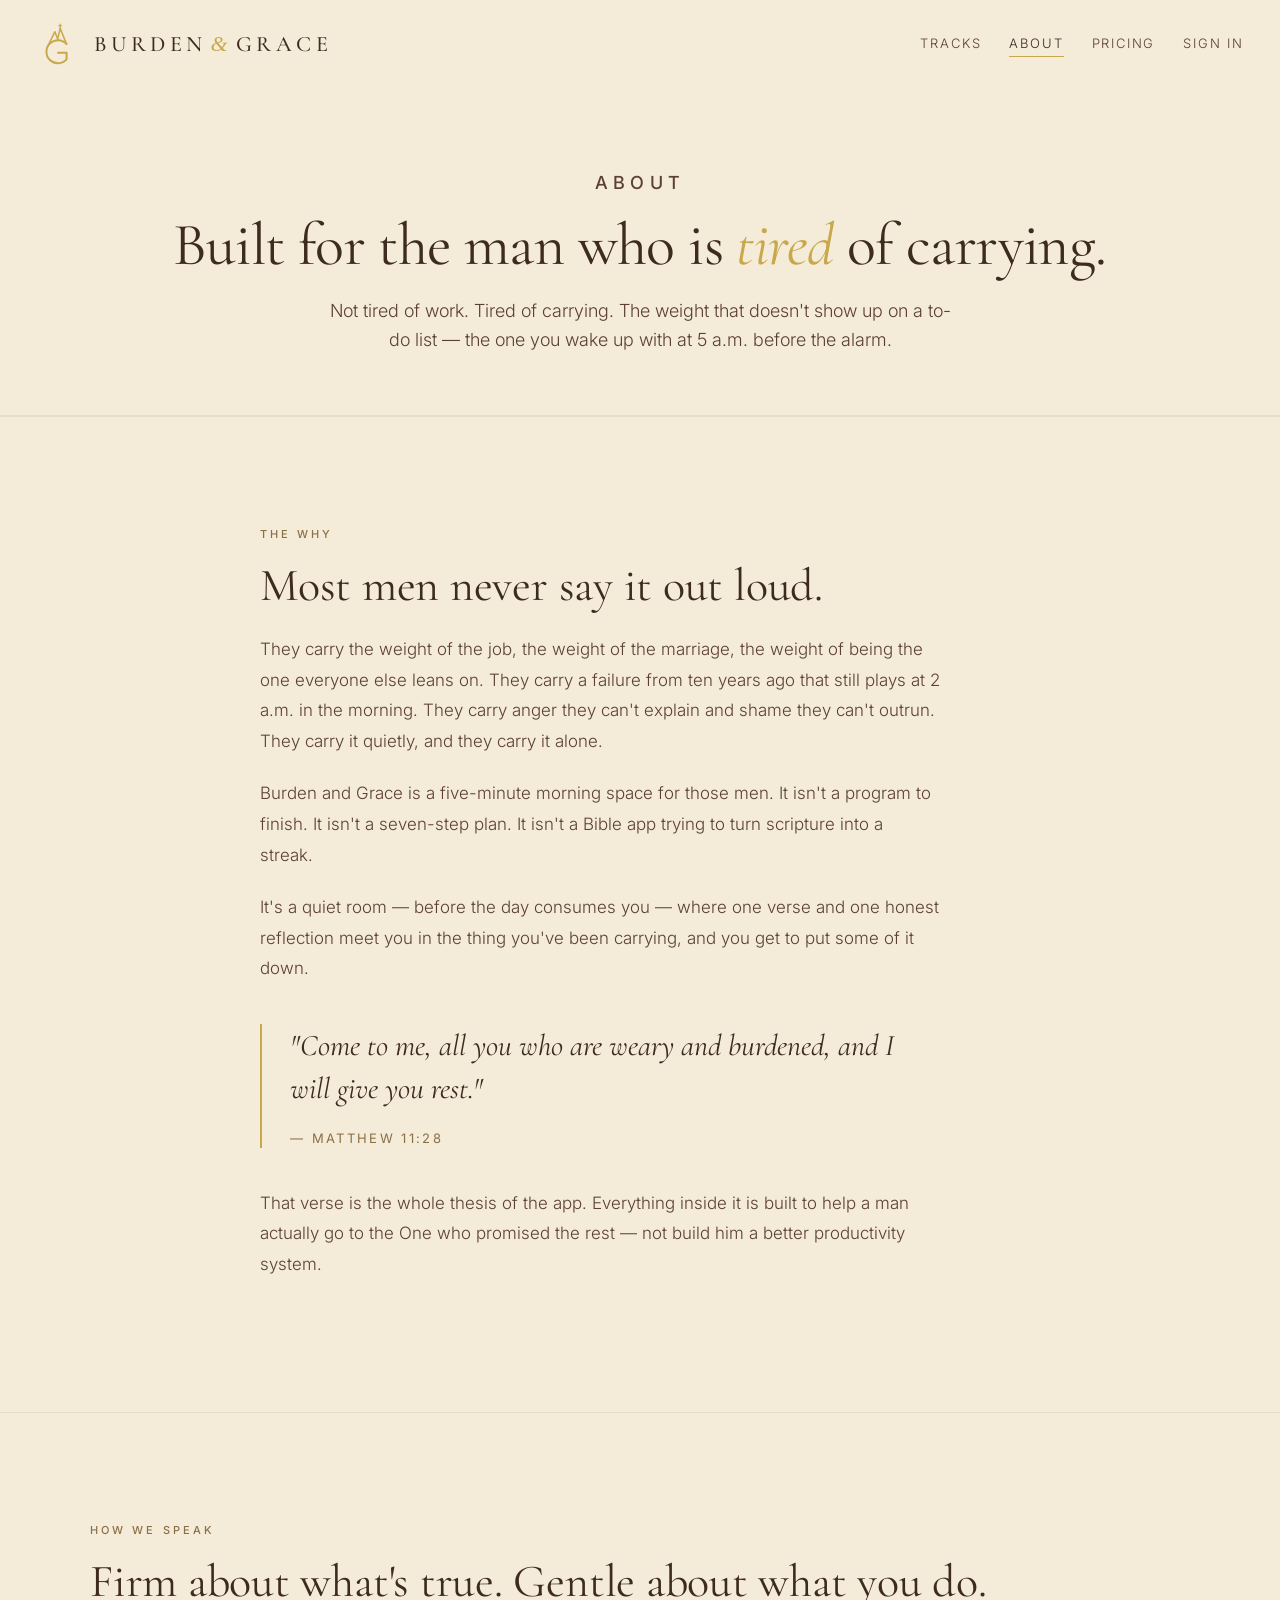
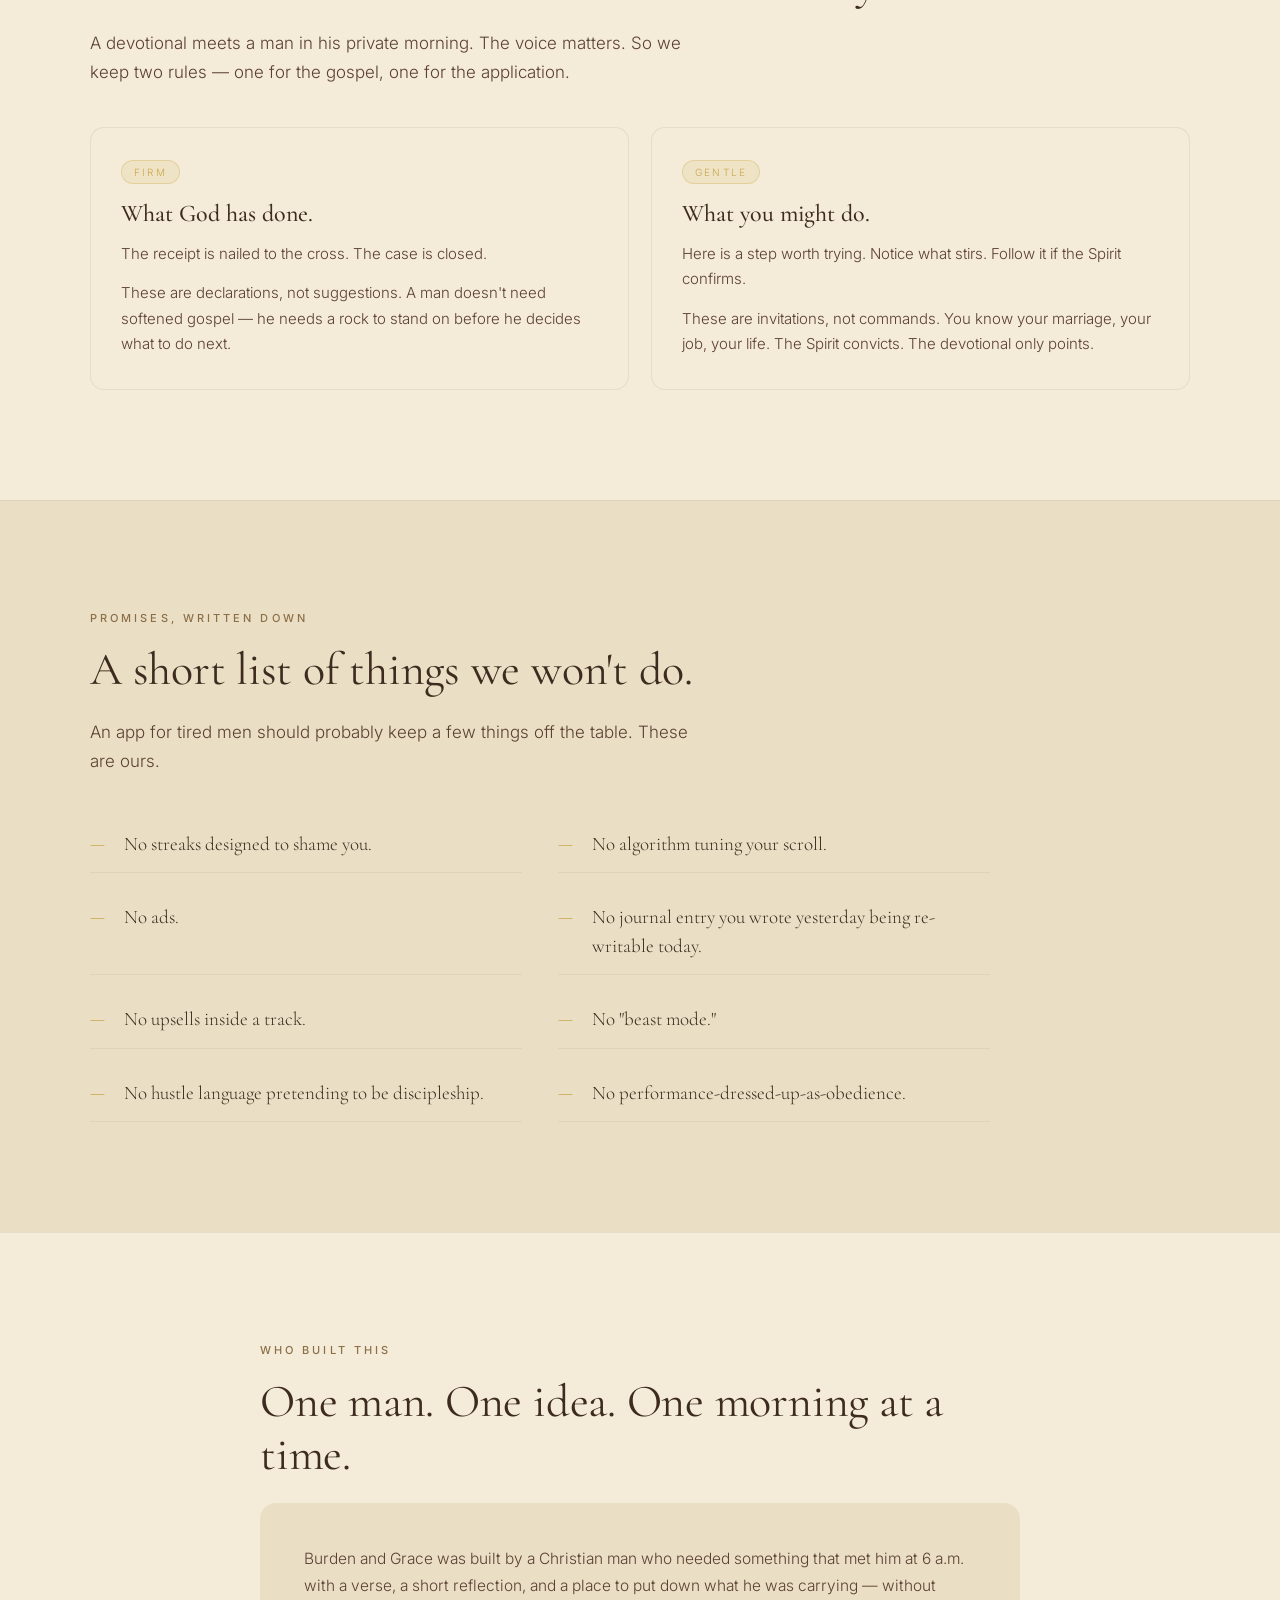
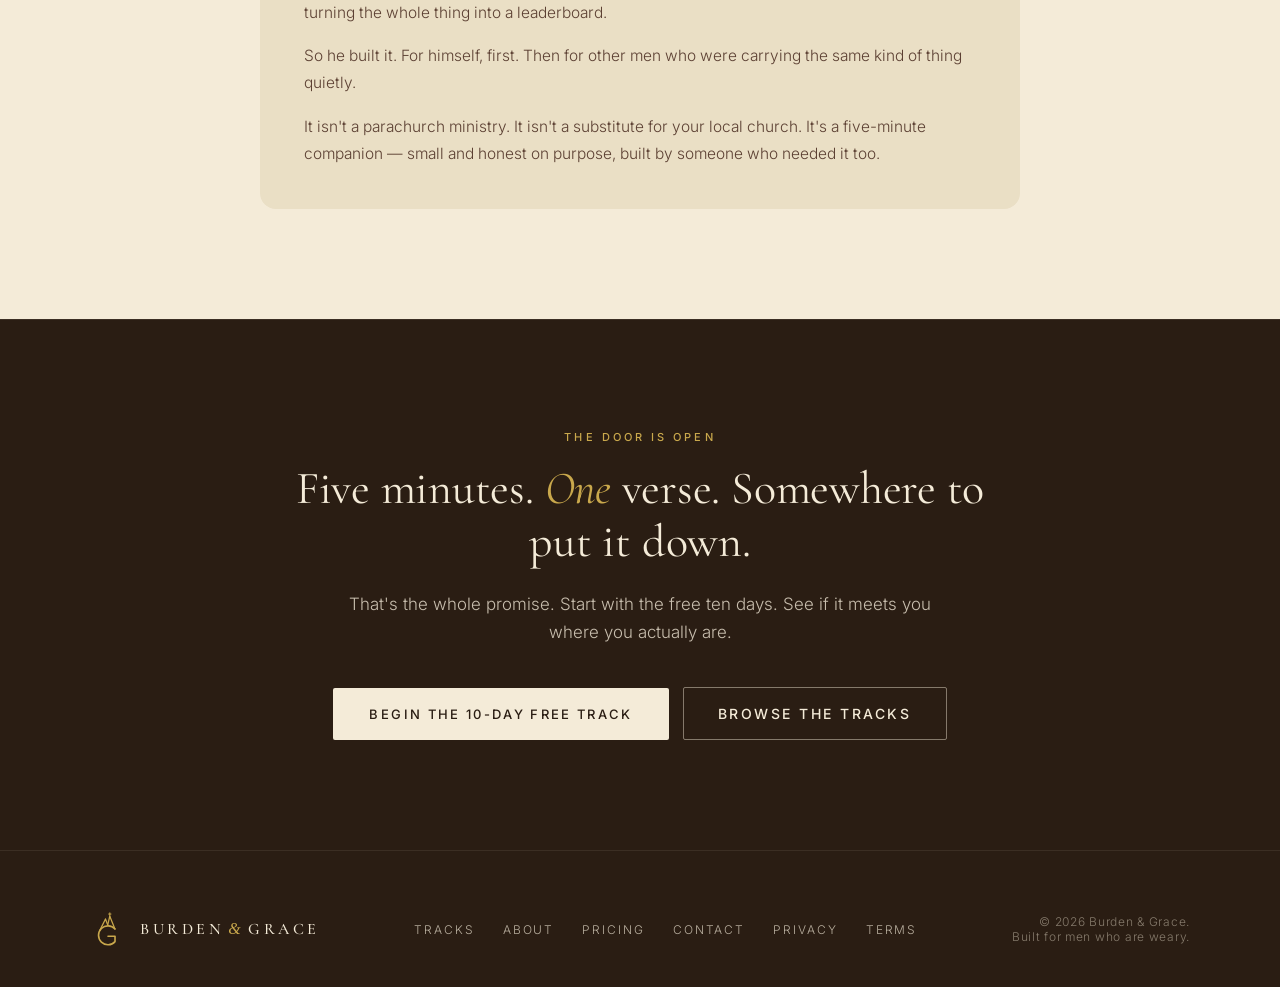
==== about.html @ f44ad0bf "Restore truncated HTML content and apply v=4 cache buster" ====
<!DOCTYPE html>
<html lang="en">
<head>
<meta charset="UTF-8" />
<meta name="viewport" content="width=device-width, initial-scale=1.0" />
<title>About Burden &amp; Grace — A Christian Devotional App Built on Matthew 11:28</title>
<meta name="description" content="Burden &amp; Grace is a five-minute morning devotional for Christian men, built on Matthew 11:28. A quiet room, a Bible, and a place to put down what's been weighing on you.">
<meta name="keywords" content="about Burden and Grace, Christian devotional app for men, Matthew 11:28 app, men's devotional why">
<meta name="robots" content="index, follow, max-snippet:-1, max-image-preview:large">
<link rel="canonical" href="https://burdenandgrace.com/about.html">
<!-- Open Graph -->
<meta property="og:type" content="website">
<meta property="og:site_name" content="Burden &amp; Grace">
<meta property="og:title" content="About Burden &amp; Grace — A Christian Devotional Built on Matthew 11:28">
<meta property="og:description" content="Five minutes a morning. One verse. A journal that won't shame you. Built for Christian men who are tired of carrying.">
<meta property="og:url" content="https://burdenandgrace.com/about.html">
<meta property="og:image" content="https://burdenandgrace.com/og-image.png">
<meta property="og:image:width" content="1200">
<meta property="og:image:height" content="630">
<meta property="og:locale" content="en_US">
<!-- Twitter -->
<meta name="twitter:card" content="summary_large_image">
<meta name="twitter:title" content="About Burden &amp; Grace — A Christian Devotional Built on Matthew 11:28">
<meta name="twitter:description" content="Why Burden &amp; Grace exists, who it's for, and how it's different from the usual Christian app.">
<meta name="twitter:image" content="https://burdenandgrace.com/og-image.png">
<meta name="theme-color" content="#F4EAD5">
<link rel="icon" type="image/svg+xml" href="favicon.svg">
<link rel="preconnect" href="https://fonts.googleapis.com">
<link rel="preconnect" href="https://fonts.gstatic.com" crossorigin>
<link href="https://fonts.googleapis.com/css2?family=Cormorant+Garamond:ital,wght@0,400;0,500;0,600;1,400&family=Inter:wght@300;400;500;600&display=swap" rel="stylesheet">
<link rel="stylesheet" href="site.css?v=4">
<script src="waitlist.js" defer></script>
<style>
  /* ===== About-page narrative ===== */
  .prose h2 {
    max-width: 720px;
  }
  .prose p:not(.eyebrow) {
    font-size: 17px;
    line-height: 1.8;
    color: var(--coffee-soft);
    margin: 0 0 22px;
    max-width: 680px;
  }
  .pull {
    font-family: "Cormorant Garamond", Georgia, serif;
    font-style: italic;
    font-weight: 400;
    font-size: clamp(22px, 2.8vw, 30px);
    line-height: 1.45;
    color: var(--coffee);
    border-left: 2px solid var(--gold);
    padding-left: 28px;
    margin: 40px 0;
    max-width: 680px;
  }
  /* ===== Voice principle cards ===== */
  .voice-grid {
    display: grid;
    grid-template-columns: 1fr 1fr;
    gap: 22px;
    margin-top: 10px;
  }
  .voice-card {
    background: var(--cream);
    border: 1px solid rgba(62,43,31,0.08);
    border-radius: 14px;
    padding: 32px 30px;
  }
  .voice-card .tag {
    display: inline-block;
    font-family: "Inter", sans-serif;
    font-size: 10px;
    letter-spacing: 0.22em;
    text-transform: uppercase;
    color: var(--gold);
    background: rgba(201,168,76,0.12);
    border: 1px solid rgba(201,168,76,0.35);
    border-radius: 999px;
    padding: 5px 12px;
    margin-bottom: 16px;
  }
  .voice-card h3 {
    font-family: "Cormorant Garamond", Georgia, serif;
    font-weight: 500;
    font-size: 24px;
    color: var(--coffee);
    margin: 0 0 12px;
    line-height: 1.2;
  }
  .voice-card p {
    font-size: 15px;
    line-height: 1.7;
    color: var(--coffee-soft);
    margin: 0 0 14px;
  }
  .voice-card p:last-child { margin-bottom: 0; }
  .voice-card em {
    font-style: italic;
    color: var(--coffee);
  }
  /* ===== Promises list ===== */
  .promises {
    display: grid;
    grid-template-columns: 1fr 1fr;
    gap: 16px 36px;
    margin-top: 10px;
    max-width: 900px;
  }
  .promise {
    font-family: "Cormorant Garamond", Georgia, serif;
    font-size: 19px;
    line-height: 1.5;
    color: var(--coffee);
    display: flex;
    gap: 14px;
    padding: 14px 0;
    border-bottom: 1px solid rgba(62,43,31,0.06);
  }
  .promise .mark {
    color: var(--gold);
    font-size: 18px;
    font-weight: 500;
    flex-shrink: 0;
    width: 20px;
  }
  /* ===== Built-by card ===== */
  .builder {
    background: var(--cream-deep);
    border-radius: 16px;
    padding: 42px 44px;
    max-width: 780px;
  }
  .builder h3 {
    font-family: "Cormorant Garamond", Georgia, serif;
    font-weight: 500;
    font-size: 26px;
    color: var(--coffee);
    margin: 0 0 14px;
  }
  .builder p {
    font-size: 15.5px;
    line-height: 1.75;
    color: var(--coffee-soft);
    margin: 0 0 16px;
  }
  .builder p:last-child { margin-bottom: 0; }
  @media (max-width: 900px) {
    .voice-grid { grid-template-columns: 1fr; gap: 16px; }
    .promises { grid-template-columns: 1fr; gap: 0; }
    .builder { padding: 32px 28px; }
  }
</style>
<!-- ============ JSON-LD STRUCTURED DATA ============ -->
<!-- AboutPage describes the "why" of the product. This helps AI answer
     engines when someone asks "what is Burden and Grace / who made it /
     why was it made" — they pull the description straight from here. -->
<script type="application/ld+json">
{
  "@context": "https://schema.org",
  "@type": "AboutPage",
  "@id": "https://burdenandgrace.com/about.html#page",
  "url": "https://burdenandgrace.com/about.html",
  "name": "About Burden & Grace",
  "description": "Burden & Grace is a Christian devotional app for men, built around Matthew 11:28: 'Come to me, all you who are weary and burdened, and I will give you rest.' It pairs a short daily devotional with a clean Bible reader and an append-only journal — a five-minute morning companion for men who are tired of carrying.",
  "inLanguage": "en-US",
  "isPartOf": { "@id": "https://burdenandgrace.com/#website" },
  "mainEntity": { "@id": "https://burdenandgrace.com/#organization" },
  "mentions": [
    {
      "@type": "Quotation",
      "text": "Come to me, all you who are weary and burdened, and I will give you rest.",
      "spokenByCharacter": "Jesus of Nazareth",
      "citation": "Matthew 11:28"
    }
  ]
}
</script>
</head>
<body>
<nav class="site-nav">
  <a class="brand" href="index.html">
    <svg class="brand-mark" viewBox="0 0 400 400" aria-hidden="true">
      <g stroke="#C9A84C" fill="none" stroke-linejoin="round" stroke-linecap="round">
        <path d="M 108 218 L 172 88 L 197 155" stroke-width="14"/>
        <path d="M 197 155 L 220 58 L 277 200" stroke-width="14"/>
        <line x1="220" y1="20" x2="220" y2="62" stroke-width="11"/>
        <line x1="207" y1="34" x2="233" y2="34" stroke-width="11"/>
      </g>
      <g transform="translate(60 130)">
        <path d="M 218 70 A 105 105 0 1 0 218 210 L 218 150 L 140 150" stroke="#C9A84C" stroke-width="18" fill="none" stroke-linecap="round" stroke-linejoin="round"/>
      </g>
    </svg>
    <span class="brand-word">BURDEN<span class="amp">&amp;</span>GRACE</span>
  </a>
  <button class="nav-toggle" aria-label="Open menu" aria-expanded="false" aria-controls="nav-links">
    <svg class="icon-open" viewBox="0 0 24 24" fill="none" stroke="currentColor" stroke-width="2" stroke-linecap="round" aria-hidden="true">
      <line x1="4" y1="7" x2="20" y2="7"/><line x1="4" y1="12" x2="20" y2="12"/><line x1="4" y1="17" x2="20" y2="17"/>
    </svg>
    <svg class="icon-close" viewBox="0 0 24 24" fill="none" stroke="currentColor" stroke-width="2" stroke-linecap="round" aria-hidden="true">
      <line x1="6" y1="6" x2="18" y2="18"/><line x1="18" y1="6" x2="6" y2="18"/>
    </svg>
  </button>
  <div class="nav-links" id="nav-links">
    <a href="tracks.html">Tracks</a>
    <a href="about.html" aria-current="page">About</a>
    <a href="pricing.html">Pricing</a>
    <a href="#" data-waitlist="sign_in">Sign in</a>
  </div>
</nav>
<!-- ============ PAGE HERO ============ -->
<header class="page-hero">
  <p class="eyebrow">About</p>
  <h1>Built for the man who is <em>tired</em> of carrying.</h1>
  <p>Not tired of work. Tired of carrying. The weight that doesn't show up on a to-do list — the one you wake up with at 5 a.m. before the alarm.</p>
</header>
<!-- ============ THE WHY ============ -->
<section class="block prose">
  <div class="container narrow">
    <p class="eyebrow">The why</p>
    <h2>Most men never say it out loud.</h2>
    <p>They carry the weight of the job, the weight of the marriage, the weight of being the one everyone else leans on. They carry a failure from ten years ago that still plays at 2 a.m. in the morning. They carry anger they can't explain and shame they can't outrun. They carry it quietly, and they carry it alone.</p>
    <p>Burden and Grace is a five-minute morning space for those men. It isn't a program to finish. It isn't a seven-step plan. It isn't a Bible app trying to turn scripture into a streak.</p>
    <p>It's a quiet room — before the day consumes you — where one verse and one honest reflection meet you in the thing you've been carrying, and you get to put some of it down.</p>
    <blockquote class="pull">
      "Come to me, all you who are weary and burdened, and I will give you rest."
      <br/><span style="font-size: 13px; font-style: normal; letter-spacing: 0.18em; text-transform: uppercase; color: var(--bronze); display: block; margin-top: 18px; font-family: 'Inter', sans-serif;">&mdash; Matthew 11:28</span>
    </blockquote>
    <p>That verse is the whole thesis of the app. Everything inside it is built to help a man actually go to the One who promised the rest — not build him a better productivity system.</p>
  </div>
</section>
<!-- ============ VOICE PRINCIPLE ============ -->
<section class="block">
  <div class="container">
    <p class="eyebrow">How we speak</p>
    <h2>Firm about what's true. Gentle about what you do.</h2>
    <p class="lead">A devotional meets a man in his private morning. The voice matters. So we keep two rules — one for the gospel, one for the application.</p>
    <div class="voice-grid">
      <div class="voice-card">
        <span class="tag">Firm</span>
        <h3>What God has done.</h3>
        <p>The receipt is nailed to the cross. The case is closed.</p>
        <p>These are declarations, not suggestions. A man doesn't need softened gospel — he needs a rock to stand on before he decides what to do next.</p>
      </div>
      <div class="voice-card">
        <span class="tag">Gentle</span>
        <h3>What you might do.</h3>
        <p>Here is a step worth trying. Notice what stirs. Follow it if the Spirit confirms.</p>
        <p>These are invitations, not commands. You know your marriage, your job, your life. The Spirit convicts. The devotional only points.</p>
      </div>
    </div>
  </div>
</section>
<!-- ============ WHAT WE WON'T DO ============ -->
<section class="block alt">
  <div class="container">
    <p class="eyebrow">Promises, written down</p>
    <h2>A short list of things we won't do.</h2>
    <p class="lead">An app for tired men should probably keep a few things off the table. These are ours.</p>
    <div class="promises">
      <div class="promise"><span class="mark">&mdash;</span>No streaks designed to shame you.</div>
      <div class="promise"><span class="mark">&mdash;</span>No algorithm tuning your scroll.</div>
      <div class="promise"><span class="mark">&mdash;</span>No ads.</div>
      <div class="promise"><span class="mark">&mdash;</span>No journal entry you wrote yesterday being re-writable today.</div>
      <div class="promise"><span class="mark">&mdash;</span>No upsells inside a track.</div>
      <div class="promise"><span class="mark">&mdash;</span>No "beast mode."</div>
      <div class="promise"><span class="mark">&mdash;</span>No hustle language pretending to be discipleship.</div>
      <div class="promise"><span class="mark">&mdash;</span>No performance-dressed-up-as-obedience.</div>
    </div>
  </div>
</section>
<!-- ============ WHO BUILT THIS ============ -->
<section class="block">
  <div class="container narrow">
    <p class="eyebrow">Who built this</p>
    <h2>One man. One idea. One morning at a time.</h2>
    <div class="builder">
      <p>Burden and Grace was built by a Christian man who needed something that met him at 6 a.m. with a verse, a short reflection, and a place to put down what he was carrying — without turning the whole thing into a leaderboard.</p>
      <p>So he built it. For himself, first. Then for other men who were carrying the same kind of thing quietly.</p>
      <p>It isn't a parachurch ministry. It isn't a substitute for your local church. It's a five-minute companion — small and honest on purpose, built by someone who needed it too.</p>
    </div>
  </div>
</section>
<!-- ============ CLOSING ============ -->
<section class="block dark center">
  <div class="container narrow">
    <p class="eyebrow">The door is open</p>
    <h2>Five minutes. <em>One</em> verse. Somewhere to put it down.</h2>
    <p class="lead">That's the whole promise. Start with the free ten days. See if it meets you where you actually are.</p>
    <div class="cta-row" style="justify-content: center;">
      <a class="cta large" href="#" data-waitlist="free_track">Begin the 10-day free track</a>
      <a class="cta secondary" href="tracks.html">Browse the tracks</a>
    </div>
  </div>
</section>
<!-- ============ FOOTER ============ -->
<footer class="site-footer">
  <div class="container">
    <a class="foot-brand" href="index.html">
      <svg class="brand-mark" viewBox="0 0 400 400" aria-hidden="true">
        <g stroke="#C9A84C" fill="none" stroke-linejoin="round" stroke-linecap="round">
          <path d="M 108 218 L 172 88 L 197 155" stroke-width="14"/>
          <path d="M 197 155 L 220 58 L 277 200" stroke-width="14"/>
          <line x1="220" y1="20" x2="220" y2="62" stroke-width="11"/>
          <line x1="207" y1="34" x2="233" y2="34" stroke-width="11"/>
        </g>
        <g transform="translate(60 130)">
          <path d="M 218 70 A 105 105 0 1 0 218 210 L 218 150 L 140 150" stroke="#C9A84C" stroke-width="18" fill="none" stroke-linecap="round" stroke-linejoin="round"/>
        </g>
      </svg>
      <span class="brand-word">BURDEN<span class="amp">&amp;</span>GRACE</span>
    </a>
    <div class="foot-links">
      <a href="tracks.html">Tracks</a>
      <a href="about.html">About</a>
      <a href="pricing.html">Pricing</a>
      <a href="mailto:support@burdenandgrace.com">Contact</a>
      <a href="privacy.html">Privacy</a>
      <a href="terms.html">Terms</a>
    </div>
    <p class="foot-copy">&copy; 2026 Burden &amp; Grace.<br/>Built for men who are weary.</p>
  </div>
</footer>
<script src="site.js" defer></script>
</body>
</html>
---- site.css ----
/* ============================================================
   Burden & Grace — shared site styles
   Used by index.html, tracks.html, pricing.html, about.html
   ============================================================ */

:root {
  --cream: #F4EBD8;
  --cream-deep: #EADFC5;
  --coffee: #3E2B1F;
  --coffee-soft: #5C4033;
  --bronze: #8B6F47;
  --gold: #C9A84C;
  --ink: #2A1D13;
}

* { box-sizing: border-box; }
html, body { margin: 0; padding: 0; }
body {
  background: var(--cream);
  color: var(--ink);
  font-family: "Inter", -apple-system, "Segoe UI", Roboto, Arial, sans-serif;
  font-weight: 300;
  overflow-x: hidden;
  -webkit-font-smoothing: antialiased;
  text-rendering: optimizeLegibility;
}

a { color: inherit; }

/* ===== Top nav (shared) ===== */
nav.site-nav {
  padding: 22px 36px;
  display: flex;
  align-items: center;
  justify-content: space-between;
  background: var(--cream);
  position: relative;
  z-index: 20;
}
nav.site-nav.overlay {
  position: absolute;
  top: 0; left: 0; right: 0;
  background: transparent;
}
.brand {
  display: flex; align-items: center;
  gap: 14px;
  color: var(--coffee);
  text-decoration: none;
}
.brand-mark { width: 44px; height: 44px; display: block; flex-shrink: 0; }
.brand-word {
  font-family: "Cormorant Garamond", Georgia, serif;
  font-size: 22px;
  letter-spacing: 0.2em;
  font-weight: 500;
}
.brand-word .amp {
  font-family: Georgia, "Times New Roman", serif;
  font-style: italic;
  color: var(--gold);
  padding: 0 4px;
  font-weight: 400;
}
.nav-links {
  display: flex;
  gap: 28px;
  font-size: 13px;
  letter-spacing: 0.14em;
  text-transform: uppercase;
  color: var(--coffee-soft);
}
.nav-links a {
  color: inherit;
  text-decoration: none;
  transition: color .25s;
  position: relative;
  padding-bottom: 2px;
  white-space: nowrap;
}
.nav-links a:hover { color: var(--coffee); }
.nav-links a[aria-current="page"] {
  color: var(--coffee);
}
.nav-links a[aria-current="page"]::after {
  content: "";
  position: absolute;
  left: 0; right: 0; bottom: -4px;
  height: 1px;
  background: var(--gold);
}

/* ===== Mobile nav hamburger (hidden by default) ===== */
.nav-toggle {
  display: none;
  width: 42px; height: 42px;
  background: transparent;
  border: 1px solid rgba(62,43,31,0.18);
  border-radius: 8px;
  padding: 0;
  cursor: pointer;
  align-items: center;
  justify-content: center;
  color: var(--coffee);
  transition: background .2s, border-color .2s;
}
.nav-toggle:hover {
  background: rgba(62,43,31,0.04);
  border-color: rgba(62,43,31,0.3);
}
.nav-toggle svg { width: 20px; height: 20px; display: block; }
.nav-toggle .icon-close { display: none; }
.nav-toggle[aria-expanded="true"] .icon-open { display: none; }
.nav-toggle[aria-expanded="true"] .icon-close { display: block; }
nav.site-nav.overlay .nav-toggle {
  border-color: rgba(62,43,31,0.22);
}

/* ===== Shared section plumbing ===== */
section.block {
  padding: 110px 32px;
  border-top: 1px solid rgba(62,43,31,0.08);
}
section.block.alt { background: var(--cream-deep); }
section.block.dark {
  background: var(--ink);
  color: var(--cream);
  border-top-color: rgba(244,235,216,0.08);
}
.container { max-width: 1100px; margin: 0 auto; }
.container.narrow { max-width: 760px; }

.eyebrow {
  font-family: "Inter", sans-serif;
  font-size: 11px;
  letter-spacing: 0.28em;
  text-transform: uppercase;
  color: var(--bronze);
  margin: 0 0 18px;
  font-weight: 500;
}
section.block.dark .eyebrow { color: var(--gold); }

section.block h1,
section.block h2 {
  font-family: "Cormorant Garamond", Georgia, serif;
  font-weight: 400;
  font-size: clamp(30px, 4.2vw, 46px);
  line-height: 1.15;
  color: var(--coffee);
  margin: 0 0 22px;
  letter-spacing: -0.005em;
}
section.block.dark h1,
section.block.dark h2 { color: var(--cream); }
section.block h1 em,
section.block h2 em { color: var(--gold); font-style: italic; }

section.block h3 {
  font-family: "Cormorant Garamond", Georgia, serif;
  font-weight: 500;
  color: var(--coffee);
}
section.block.dark h3 { color: var(--cream); }

section.block p.lead {
  font-size: 17px;
  line-height: 1.7;
  color: var(--coffee-soft);
  max-width: 620px;
  margin: 0 0 40px;
}
section.block.dark p.lead { color: rgba(244,235,216,0.78); }

section.block.center { text-align: center; }
section.block.center .eyebrow,
section.block.center p.lead { margin-left: auto; margin-right: auto; }

/* ===== Page hero (non-animated, used on tracks/pricing/about) ===== */
.page-hero {
  padding: 80px 32px 60px;
  text-align: center;
  background: var(--cream);
  border-bottom: 1px solid rgba(62,43,31,0.08);
}
.page-hero .eyebrow { margin-bottom: 14px; }
.page-hero h1 {
  font-family: "Cormorant Garamond", Georgia, serif;
  font-weight: 400;
  font-size: clamp(36px, 5.2vw, 60px);
  line-height: 1.1;
  color: var(--coffee);
  margin: 0 0 18px;
  letter-spacing: -0.01em;
}
.page-hero h1 em { color: var(--gold); font-style: italic; }
.page-hero p {
  font-size: 18px;
  line-height: 1.65;
  color: var(--coffee-soft);
  max-width: 640px;
  margin: 0 auto;
}

/* ===== Buttons / CTA ===== */
.cta {
  background: var(--coffee);
  color: var(--cream);
  border: none;
  padding: 17px 34px;
  font-family: "Inter", sans-serif;
  font-size: 14px;
  letter-spacing: 0.18em;
  text-transform: uppercase;
  font-weight: 500;
  cursor: pointer;
  border-radius: 2px;
  transition: transform .2s, background .2s;
  text-decoration: none;
  display: inline-block;
}
.cta:hover { background: var(--ink); transform: translateY(-1px); }
.cta.secondary {
  background: transparent;
  color: var(--coffee);
  border: 1px solid var(--coffee);
}
.cta.secondary:hover { background: rgba(62,43,31,0.06); }
.cta.large { padding: 18px 36px; font-size: 13px; }

section.block.dark .cta { background: var(--cream); color: var(--ink); }
section.block.dark .cta:hover { background: var(--gold); color: var(--ink); }
section.block.dark .cta.secondary {
  background: transparent;
  color: var(--cream);
  border-color: rgba(244,235,216,0.45);
}
section.block.dark .cta.secondary:hover {
  background: rgba(244,235,216,0.08);
  color: var(--cream);
  border-color: var(--cream);
}

.cta-row {
  display: flex;
  gap: 14px;
  align-items: center;
  flex-wrap: wrap;
  margin-top: 14px;
}

.fine {
  font-size: 12px;
  color: var(--coffee-soft);
  letter-spacing: 0.08em;
  margin-top: 14px;
}
section.block.dark .fine { color: rgba(244,235,216,0.55); }

/* ===== Footer (shared) ===== */
footer.site-footer {
  background: var(--ink);
  color: rgba(244,235,216,0.7);
  padding: 60px 32px 40px;
  border-top: 1px solid rgba(244,235,216,0.08);
}
footer.site-footer .container {
  display: grid;
  grid-template-columns: auto 1fr auto;
  align-items: center;
  gap: 40px;
}
.foot-brand {
  display: flex;
  align-items: center;
  gap: 14px;
  color: var(--cream);
  text-decoration: none;
}
.foot-brand .brand-mark { width: 36px; height: 36px; }
.foot-brand .brand-word {
  font-family: "Cormorant Garamond", serif;
  font-size: 16px;
  letter-spacing: 0.22em;
  font-weight: 500;
  color: var(--cream);
}
.foot-brand .brand-word .amp {
  font-family: Georgia, "Times New Roman", serif;
  font-style: italic;
  color: var(--gold);
  padding: 0 4px;
  font-weight: 400;
}
.foot-links {
  display: flex;
  gap: 28px;
  font-size: 12px;
  letter-spacing: 0.16em;
  text-transform: uppercase;
  justify-content: center;
  flex-wrap: wrap;
}
.foot-links a {
  color: rgba(244,235,216,0.7);
  text-decoration: none;
  transition: color .2s;
}
.foot-links a:hover { color: var(--gold); }
.foot-copy {
  font-size: 12px;
  color: rgba(244,235,216,0.45);
  margin: 0;
  text-align: right;
  letter-spacing: 0.06em;
}

/* ===== Responsive ===== */
@media (max-width: 900px) {
  footer.site-footer .container {
    grid-template-columns: 1fr;
    gap: 24px;
    text-align: center;
  }
  .foot-brand { justify-content: center; }
  .foot-copy { text-align: center; }
}

/* --- Mobile nav: hamburger visible, links become drop-down panel --- */
@media (max-width: 720px) {
  nav.site-nav {
    padding: 14px 18px;
    flex-wrap: nowrap;
  }
  .brand-mark { width: 38px; height: 38px; }
  .brand-word { font-size: 18px; letter-spacing: 0.18em; }

  .nav-toggle { display: inline-flex; }

  .nav-links {
    display: none;
    position: absolute;
    top: 100%; left: 0; right: 0;
    flex-direction: column;
    gap: 0;
    padding: 6px 18px 16px;
    background: var(--cream);
    border-bottom: 1px solid rgba(62,43,31,0.08);
    box-shadow: 0 10px 22px rgba(62,43,31,0.08);
    z-index: 30;
  }
  nav.site-nav.overlay .nav-links {
    background: var(--cream);
  }
  .nav-links.open { display: flex; }
  .nav-links a {
    padding: 16px 4px;
    font-size: 13px;
    border-bottom: 1px solid rgba(62,43,31,0.08);
    min-height: 44px;
    display: flex;
    align-items: center;
  }
  .nav-links a:last-child { border-bottom: none; }
  .nav-links a[aria-current="page"]::after {
    left: 4px; right: auto;
    bottom: 12px;
    width: 20px;
  }
}

@media (max-width: 600px) {
  section.block { padding: 72px 22px; }
  .page-hero { padding: 56px 22px 38px; }
  .cta { padding: 15px 26px; font-size: 13px; min-height: 44px; display: inline-flex; align-items: center; }
  .cta.large { padding: 16px 28px; }
  footer.site-footer { padding: 50px 22px 32px; }
  .foot-links { gap: 18px; font-size: 11px; letter-spacing: 0.14em; }
}

@media (max-width: 400px) {
  .brand-word { font-size: 16px; letter-spacing: 0.16em; }
  .brand-mark { width: 34px; height: 34px; }
  section.block h1, section.block h2 { font-size: clamp(26px, 7vw, 34px); }
}
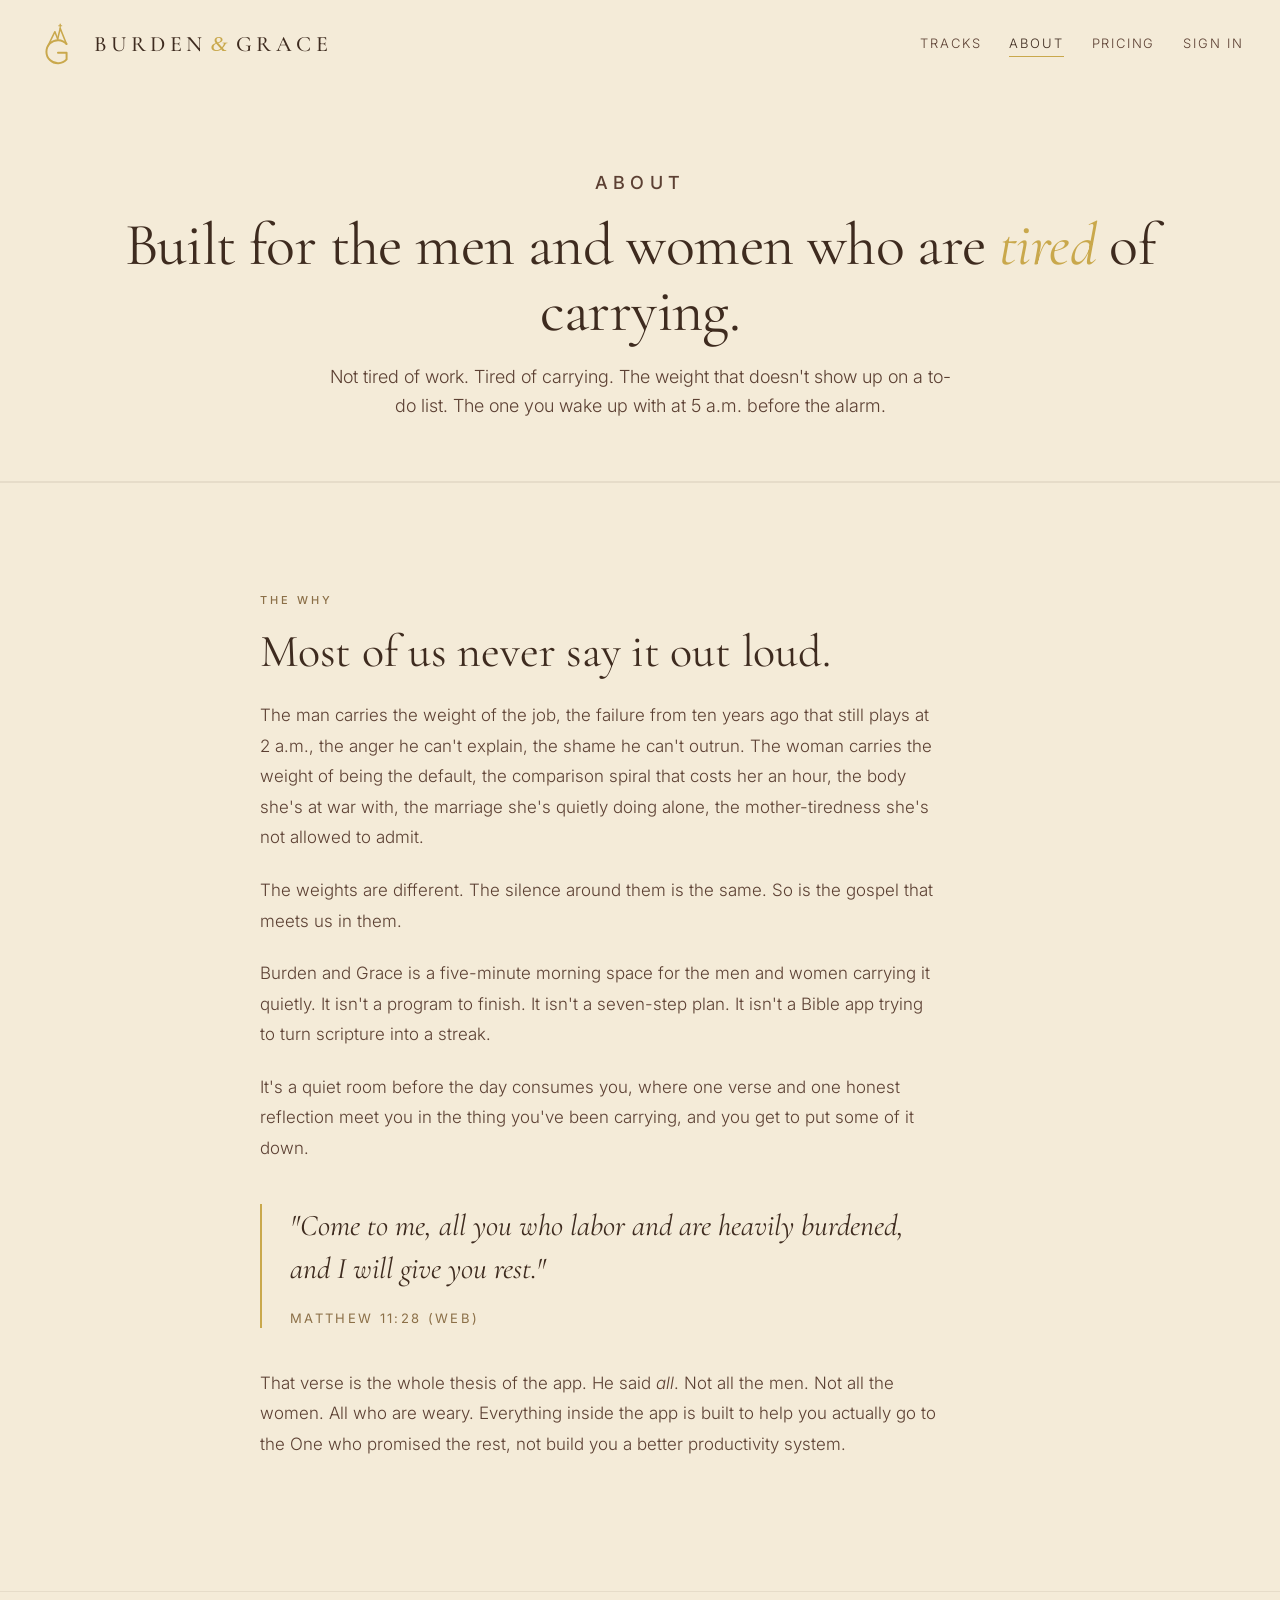
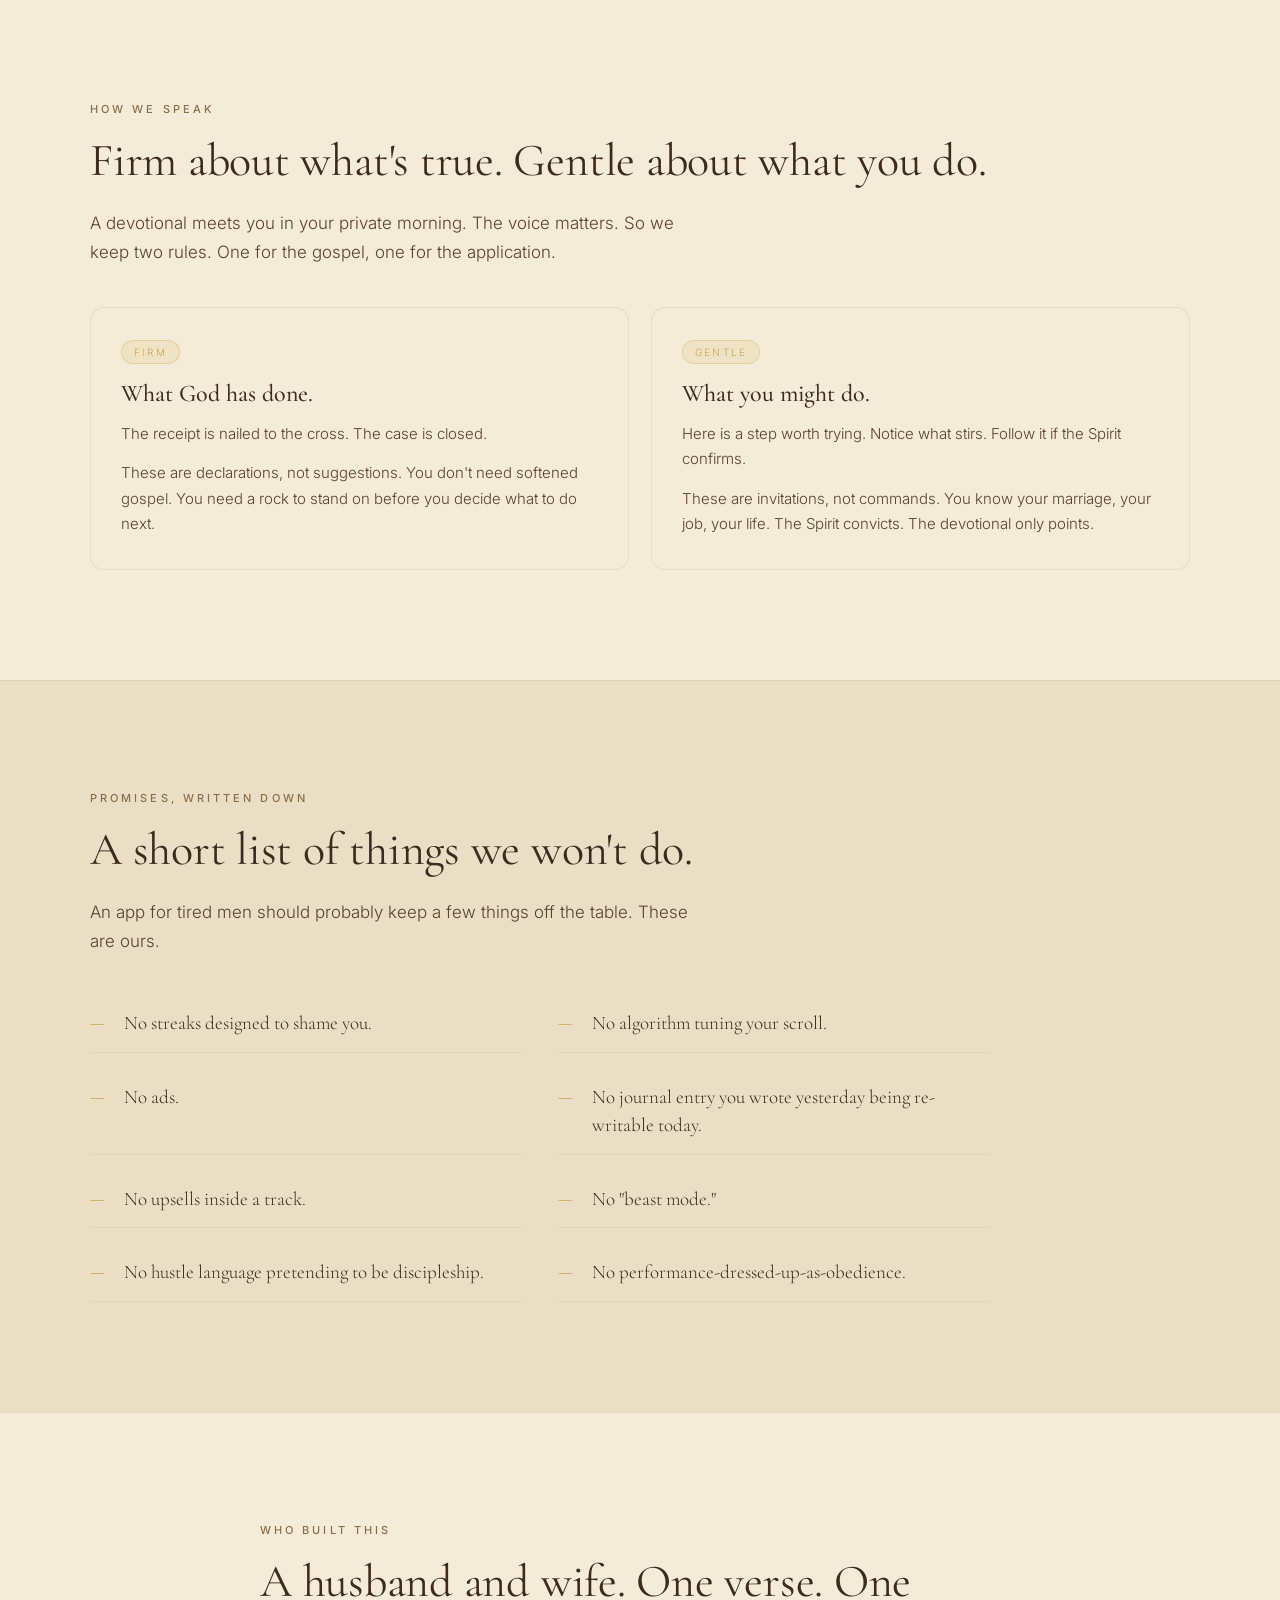
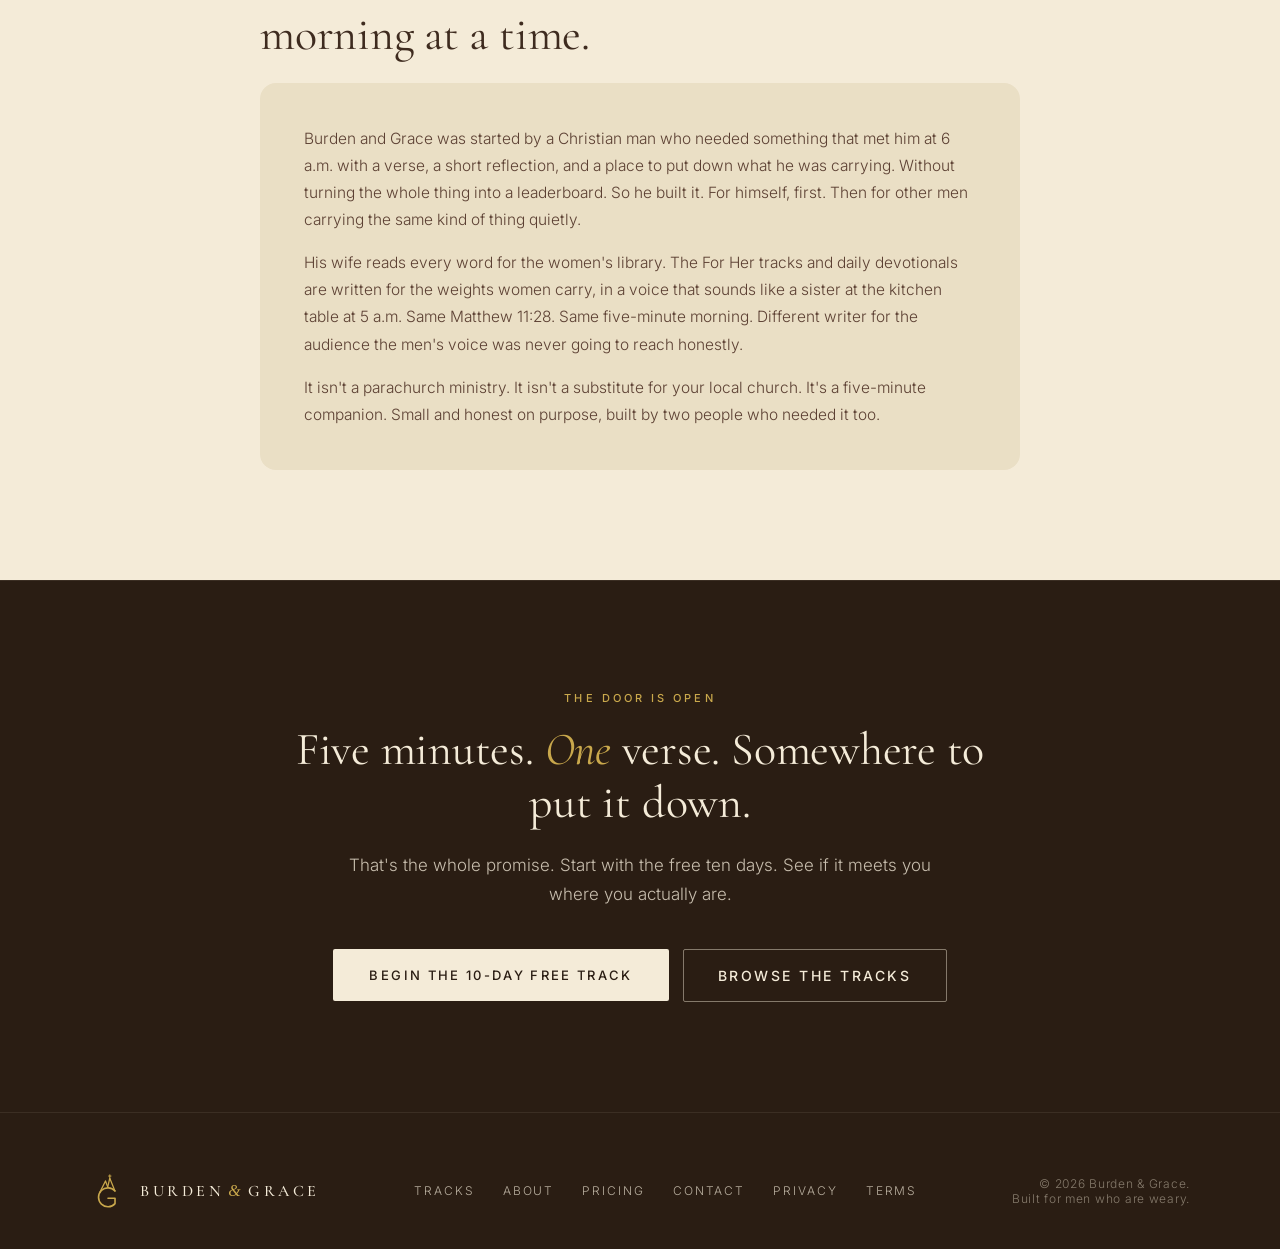
==== commit 117e110b: "Dual-audience marketing site: diptych on home, 3-tier pricing, About reframed, tracks split For Him " ====
--- a/about.html
+++ b/about.html
@@ -4,8 +4,8 @@
 <meta charset="UTF-8" />
 <meta name="viewport" content="width=device-width, initial-scale=1.0" />
 <title>About Burden &amp; Grace — A Christian Devotional App Built on Matthew 11:28</title>
-<meta name="description" content="Burden &amp; Grace is a five-minute morning devotional for Christian men, built on Matthew 11:28. A quiet room, a Bible, and a place to put down what's been weighing on you.">
-<meta name="keywords" content="about Burden and Grace, Christian devotional app for men, Matthew 11:28 app, men's devotional why">
+<meta name="description" content="Burden &amp; Grace is a five-minute morning devotional for Christian men and women, built on Matthew 11:28. A quiet room, a Bible, and a place to put down what's been weighing on you.">
+<meta name="keywords" content="about Burden and Grace, Christian devotional app, devotional for men, devotional for women, Matthew 11:28 app, Christian husband wife builders">
 <meta name="robots" content="index, follow, max-snippet:-1, max-image-preview:large">
 <link rel="canonical" href="https://burdenandgrace.com/about.html">
 <!-- Open Graph -->
@@ -162,7 +162,7 @@
   "@id": "https://burdenandgrace.com/about.html#page",
   "url": "https://burdenandgrace.com/about.html",
   "name": "About Burden & Grace",
-  "description": "Burden & Grace is a Christian devotional app for men, built around Matthew 11:28: 'Come to me, all you who are weary and burdened, and I will give you rest.' It pairs a short daily devotional with a clean Bible reader and an append-only journal — a five-minute morning companion for men who are tired of carrying.",
+  "description": "Burden & Grace is a Christian devotional app for men and women, built around Matthew 11:28: 'Come to me, all you who labor and are heavily burdened, and I will give you rest.' It pairs a short daily devotional with a clean Bible reader and an append-only journal. A five-minute morning companion for the men and women who are tired of carrying.",
   "inLanguage": "en-US",
   "isPartOf": { "@id": "https://burdenandgrace.com/#website" },
   "mainEntity": { "@id": "https://burdenandgrace.com/#organization" },
@@ -211,22 +211,23 @@
 <!-- ============ PAGE HERO ============ -->
 <header class="page-hero">
   <p class="eyebrow">About</p>
-  <h1>Built for the man who is <em>tired</em> of carrying.</h1>
-  <p>Not tired of work. Tired of carrying. The weight that doesn't show up on a to-do list — the one you wake up with at 5 a.m. before the alarm.</p>
+  <h1>Built for the men and women who are <em>tired</em> of carrying.</h1>
+  <p>Not tired of work. Tired of carrying. The weight that doesn't show up on a to-do list. The one you wake up with at 5 a.m. before the alarm.</p>
 </header>
 <!-- ============ THE WHY ============ -->
 <section class="block prose">
   <div class="container narrow">
     <p class="eyebrow">The why</p>
-    <h2>Most men never say it out loud.</h2>
-    <p>They carry the weight of the job, the weight of the marriage, the weight of being the one everyone else leans on. They carry a failure from ten years ago that still plays at 2 a.m. in the morning. They carry anger they can't explain and shame they can't outrun. They carry it quietly, and they carry it alone.</p>
-    <p>Burden and Grace is a five-minute morning space for those men. It isn't a program to finish. It isn't a seven-step plan. It isn't a Bible app trying to turn scripture into a streak.</p>
-    <p>It's a quiet room — before the day consumes you — where one verse and one honest reflection meet you in the thing you've been carrying, and you get to put some of it down.</p>
+    <h2>Most of us never say it out loud.</h2>
+    <p>The man carries the weight of the job, the failure from ten years ago that still plays at 2 a.m., the anger he can't explain, the shame he can't outrun. The woman carries the weight of being the default, the comparison spiral that costs her an hour, the body she's at war with, the marriage she's quietly doing alone, the mother-tiredness she's not allowed to admit.</p>
+    <p>The weights are different. The silence around them is the same. So is the gospel that meets us in them.</p>
+    <p>Burden and Grace is a five-minute morning space for the men and women carrying it quietly. It isn't a program to finish. It isn't a seven-step plan. It isn't a Bible app trying to turn scripture into a streak.</p>
+    <p>It's a quiet room before the day consumes you, where one verse and one honest reflection meet you in the thing you've been carrying, and you get to put some of it down.</p>
     <blockquote class="pull">
-      "Come to me, all you who are weary and burdened, and I will give you rest."
-      <br/><span style="font-size: 13px; font-style: normal; letter-spacing: 0.18em; text-transform: uppercase; color: var(--bronze); display: block; margin-top: 18px; font-family: 'Inter', sans-serif;">&mdash; Matthew 11:28</span>
+      "Come to me, all you who labor and are heavily burdened, and I will give you rest."
+      <br/><span style="font-size: 13px; font-style: normal; letter-spacing: 0.18em; text-transform: uppercase; color: var(--bronze); display: block; margin-top: 18px; font-family: 'Inter', sans-serif;">Matthew 11:28 (WEB)</span>
     </blockquote>
-    <p>That verse is the whole thesis of the app. Everything inside it is built to help a man actually go to the One who promised the rest — not build him a better productivity system.</p>
+    <p>That verse is the whole thesis of the app. He said <em>all</em>. Not all the men. Not all the women. All who are weary. Everything inside the app is built to help you actually go to the One who promised the rest, not build you a better productivity system.</p>
   </div>
 </section>
 <!-- ============ VOICE PRINCIPLE ============ -->
@@ -234,13 +235,13 @@
   <div class="container">
     <p class="eyebrow">How we speak</p>
     <h2>Firm about what's true. Gentle about what you do.</h2>
-    <p class="lead">A devotional meets a man in his private morning. The voice matters. So we keep two rules — one for the gospel, one for the application.</p>
+    <p class="lead">A devotional meets you in your private morning. The voice matters. So we keep two rules. One for the gospel, one for the application.</p>
     <div class="voice-grid">
       <div class="voice-card">
         <span class="tag">Firm</span>
         <h3>What God has done.</h3>
         <p>The receipt is nailed to the cross. The case is closed.</p>
-        <p>These are declarations, not suggestions. A man doesn't need softened gospel — he needs a rock to stand on before he decides what to do next.</p>
+        <p>These are declarations, not suggestions. You don't need softened gospel. You need a rock to stand on before you decide what to do next.</p>
       </div>
       <div class="voice-card">
         <span class="tag">Gentle</span>
@@ -273,11 +274,11 @@
 <section class="block">
   <div class="container narrow">
     <p class="eyebrow">Who built this</p>
-    <h2>One man. One idea. One morning at a time.</h2>
+    <h2>A husband and wife. One verse. One morning at a time.</h2>
     <div class="builder">
-      <p>Burden and Grace was built by a Christian man who needed something that met him at 6 a.m. with a verse, a short reflection, and a place to put down what he was carrying — without turning the whole thing into a leaderboard.</p>
-      <p>So he built it. For himself, first. Then for other men who were carrying the same kind of thing quietly.</p>
-      <p>It isn't a parachurch ministry. It isn't a substitute for your local church. It's a five-minute companion — small and honest on purpose, built by someone who needed it too.</p>
+      <p>Burden and Grace was started by a Christian man who needed something that met him at 6 a.m. with a verse, a short reflection, and a place to put down what he was carrying. Without turning the whole thing into a leaderboard. So he built it. For himself, first. Then for other men carrying the same kind of thing quietly.</p>
+      <p>His wife reads every word for the women's library. The For Her tracks and daily devotionals are written for the weights women carry, in a voice that sounds like a sister at the kitchen table at 5 a.m. Same Matthew 11:28. Same five-minute morning. Different writer for the audience the men's voice was never going to reach honestly.</p>
+      <p>It isn't a parachurch ministry. It isn't a substitute for your local church. It's a five-minute companion. Small and honest on purpose, built by two people who needed it too.</p>
     </div>
   </div>
 </section>
--- a/site.css
+++ b/site.css
@@ -383,3 +383,134 @@
   .brand-mark { width: 34px; height: 34px; }
   section.block h1, section.block h2 { font-size: clamp(26px, 7vw, 34px); }
 }
+
+/* ============================================================
+   For Him / For Her diptych section (homepage)
+   ============================================================ */
+.center-text { text-align: center !important; }
+
+/* Make the diptych intro section center everything by default */
+.diptych .eyebrow,
+.diptych h2,
+.diptych-intro {
+  text-align: center !important;
+  margin-left: auto;
+  margin-right: auto;
+}
+.diptych-intro {
+  max-width: 640px;
+  margin-bottom: 48px;
+}
+
+.diptych-grid {
+  display: grid;
+  grid-template-columns: 1fr 1fr;
+  gap: 24px;
+  max-width: 980px;
+  margin: 0 auto;
+}
+
+.diptych-card {
+  background: var(--cream);
+  border: 1px solid var(--cream-deep);
+  border-radius: 14px;
+  padding: 36px 32px;
+  display: flex;
+  flex-direction: column;
+  align-items: flex-start;
+  box-shadow: 0 1px 2px rgba(62, 43, 31, 0.04);
+  transition: transform 0.2s ease, box-shadow 0.2s ease;
+}
+.diptych-card:hover {
+  transform: translateY(-2px);
+  box-shadow: 0 6px 16px rgba(62, 43, 31, 0.08);
+}
+
+.diptych-tag {
+  display: inline-block;
+  font-family: "Cormorant Garamond", Georgia, "Times New Roman", serif;
+  font-size: 14px;
+  letter-spacing: 0.18em;
+  text-transform: uppercase;
+  color: var(--gold);
+  border: 1px solid var(--gold);
+  padding: 6px 14px;
+  border-radius: 999px;
+  margin-bottom: 20px;
+}
+.diptych-tag.soft {
+  color: var(--bronze);
+  border-color: var(--bronze);
+}
+
+.diptych-card h3 {
+  font-family: "Cormorant Garamond", Georgia, "Times New Roman", serif;
+  font-size: 28px;
+  font-weight: 500;
+  color: var(--coffee);
+  margin: 0 0 16px 0;
+  line-height: 1.25;
+}
+
+.diptych-card p {
+  color: var(--coffee-soft);
+  line-height: 1.6;
+  margin: 0 0 14px 0;
+}
+
+.diptych-card em { color: var(--coffee); font-style: italic; }
+
+.diptych-meta {
+  font-size: 13px;
+  color: var(--bronze);
+  letter-spacing: 0.02em;
+  margin-bottom: 24px !important;
+}
+
+.diptych-card .cta { margin-top: auto; }
+
+.diptych-fine {
+  font-size: 13px;
+  color: var(--bronze);
+  margin-top: 12px !important;
+  margin-bottom: 0 !important;
+}
+
+/* Couples row beneath the diptych */
+.couples-row {
+  margin-top: 36px;
+  padding: 24px 28px;
+  background: var(--cream-deep);
+  border-radius: 12px;
+  max-width: 980px;
+  margin-left: auto;
+  margin-right: auto;
+}
+.couples-line {
+  margin: 0;
+  text-align: center;
+  color: var(--coffee-soft);
+  line-height: 1.6;
+  font-size: 16px;
+}
+.couples-line strong { color: var(--coffee); }
+
+/* Mobile — stack the diptych */
+@media (max-width: 720px) {
+  .diptych-grid {
+    grid-template-columns: 1fr;
+    gap: 18px;
+  }
+  .diptych-card {
+    padding: 28px 22px;
+  }
+  .diptych-card h3 {
+    font-size: 24px;
+  }
+  .couples-row {
+    padding: 20px 22px;
+  }
+  .couples-line {
+    font-size: 15px;
+  }
+}
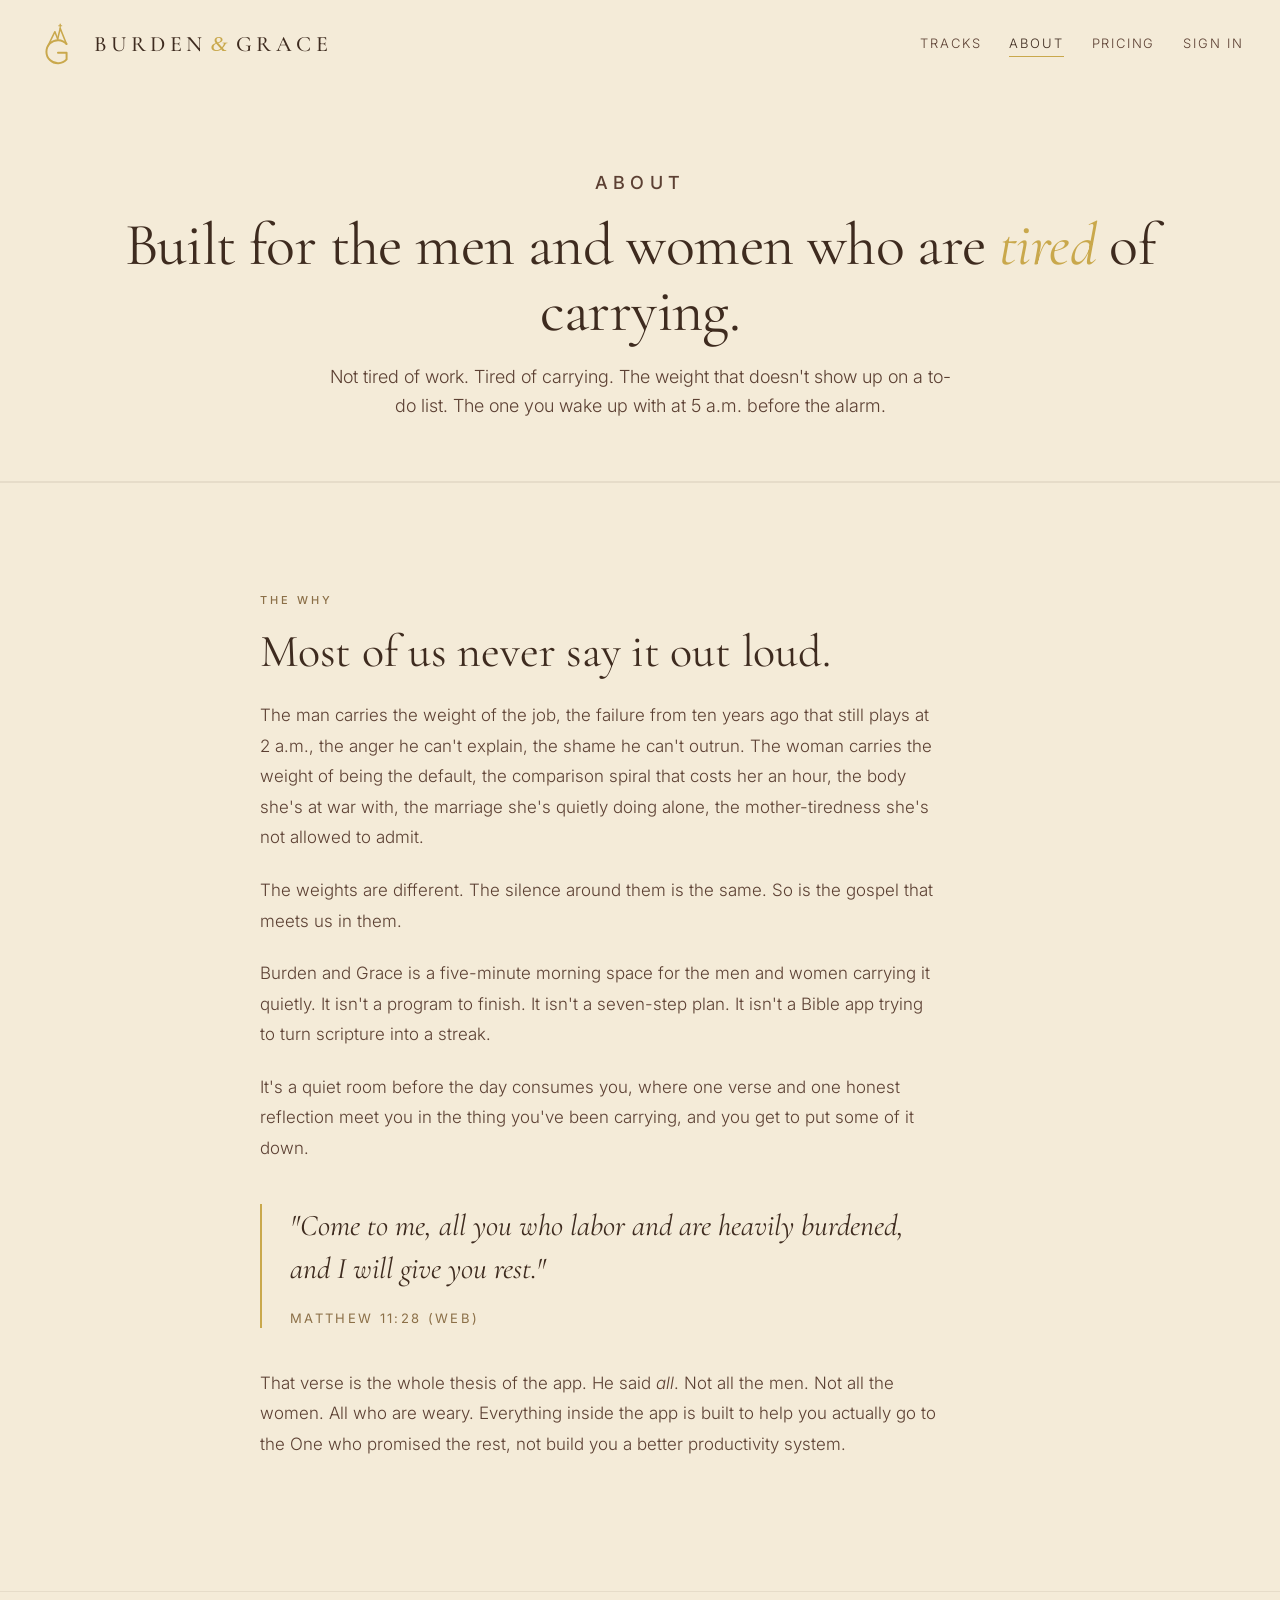
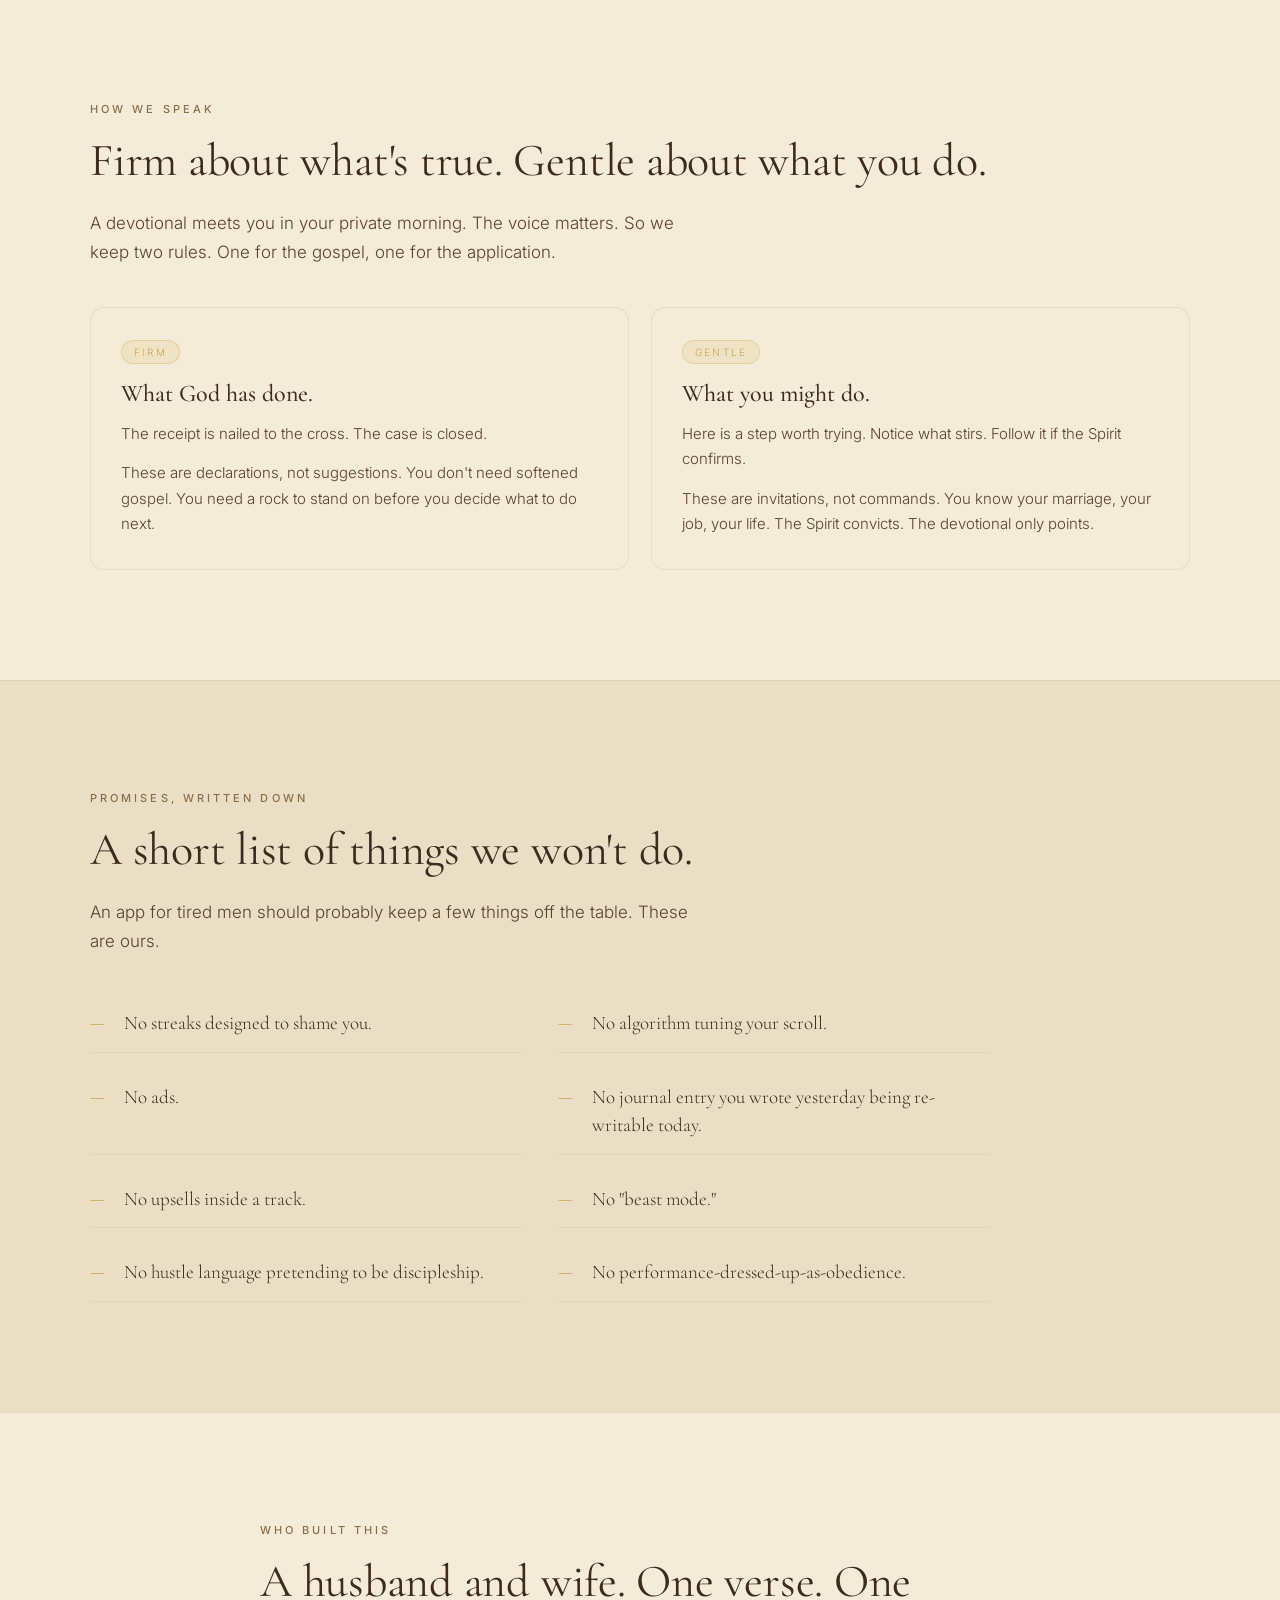
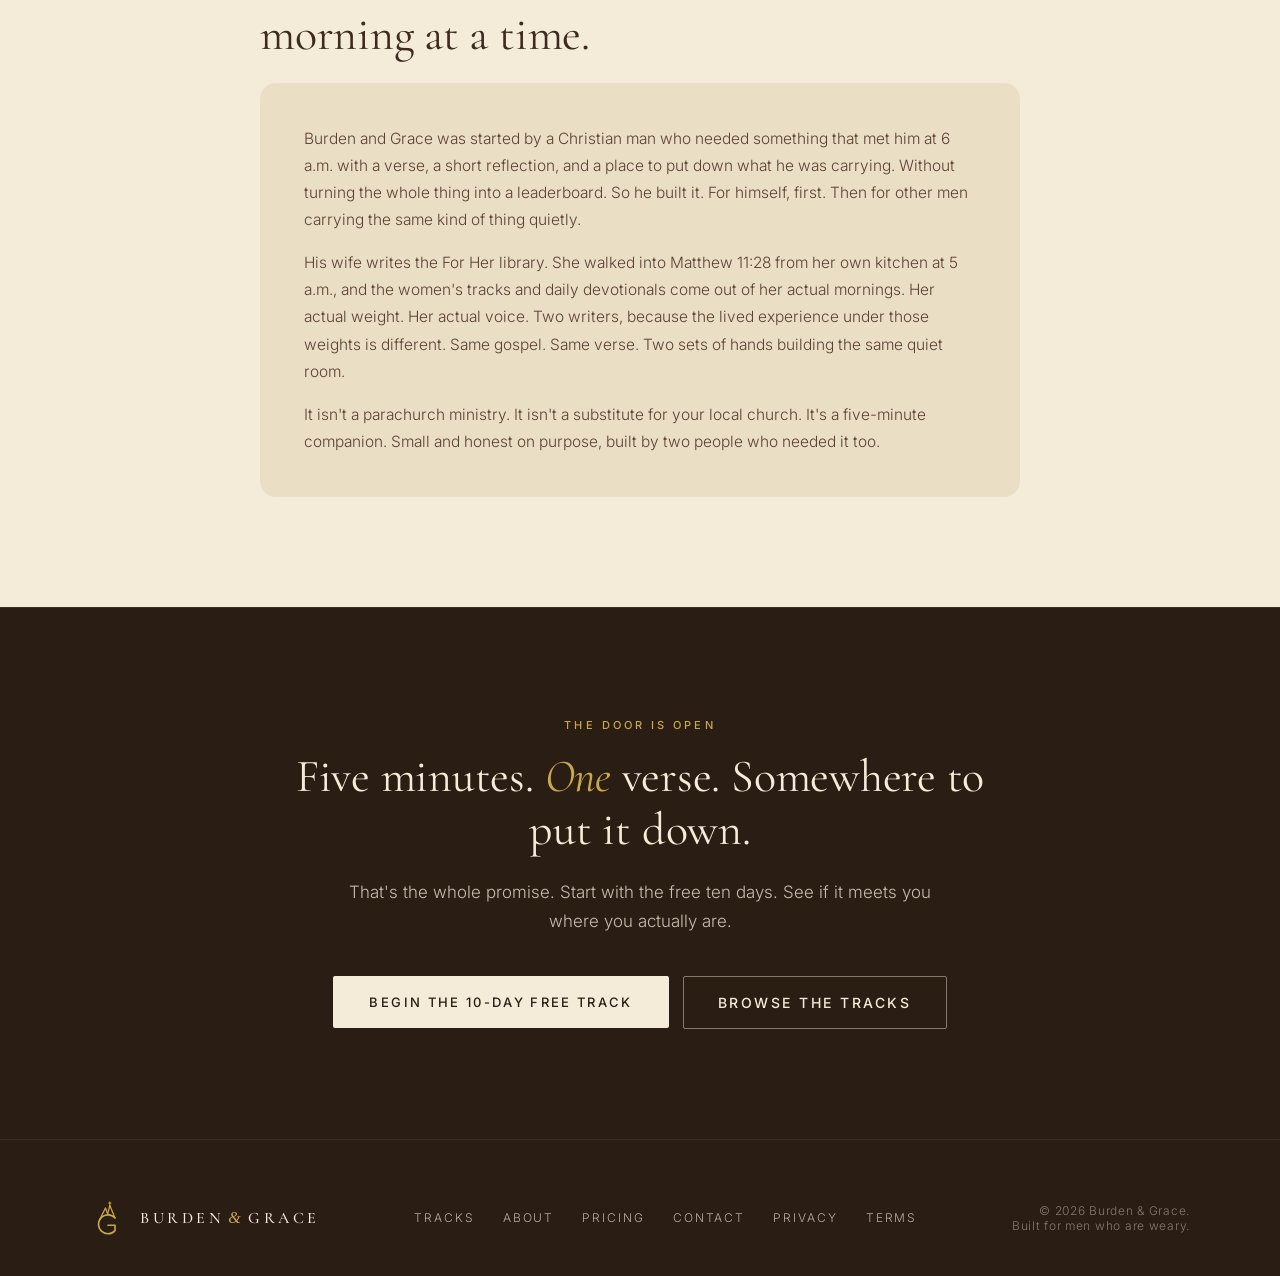
==== commit e970a0f1: "Wife properly credited as For Her writer; no-credit-card microcopy; founding 3-row stack on home; tr" ====
--- a/about.html
+++ b/about.html
@@ -277,7 +277,7 @@
     <h2>A husband and wife. One verse. One morning at a time.</h2>
     <div class="builder">
       <p>Burden and Grace was started by a Christian man who needed something that met him at 6 a.m. with a verse, a short reflection, and a place to put down what he was carrying. Without turning the whole thing into a leaderboard. So he built it. For himself, first. Then for other men carrying the same kind of thing quietly.</p>
-      <p>His wife reads every word for the women's library. The For Her tracks and daily devotionals are written for the weights women carry, in a voice that sounds like a sister at the kitchen table at 5 a.m. Same Matthew 11:28. Same five-minute morning. Different writer for the audience the men's voice was never going to reach honestly.</p>
+      <p>His wife writes the For Her library. She walked into Matthew 11:28 from her own kitchen at 5 a.m., and the women's tracks and daily devotionals come out of her actual mornings. Her actual weight. Her actual voice. Two writers, because the lived experience under those weights is different. Same gospel. Same verse. Two sets of hands building the same quiet room.</p>
       <p>It isn't a parachurch ministry. It isn't a substitute for your local church. It's a five-minute companion. Small and honest on purpose, built by two people who needed it too.</p>
     </div>
   </div>
--- a/site.css
+++ b/site.css
@@ -390,16 +390,27 @@
 .center-text { text-align: center !important; }
 
 /* Make the diptych intro section center everything by default */
-.diptych .eyebrow,
-.diptych h2,
-.diptych-intro {
+section.diptych .eyebrow,
+section.diptych h2,
+section.diptych .diptych-intro,
+section.diptych p.lead,
+section.diptych p {
   text-align: center !important;
-  margin-left: auto;
-  margin-right: auto;
-}
-.diptych-intro {
+}
+section.diptych .diptych-intro {
   max-width: 640px;
+  margin-left: auto !important;
+  margin-right: auto !important;
   margin-bottom: 48px;
+  display: block;
+}
+/* Card-internal text stays left-aligned (override the centering inside cards) */
+section.diptych .diptych-card,
+section.diptych .diptych-card * {
+  text-align: left !important;
+}
+section.diptych .diptych-card .diptych-tag {
+  align-self: flex-start;
 }
 
 .diptych-grid {
@@ -467,7 +478,23 @@
   margin-bottom: 24px !important;
 }
 
-.diptych-card .cta { margin-top: auto; }
+.diptych-card .cta {
+  margin-top: auto;
+  align-self: center !important;
+  background: var(--coffee) !important;
+  color: var(--cream) !important;
+  border: 1px solid var(--coffee) !important;
+}
+.diptych-card .cta.secondary {
+  background: var(--coffee) !important;
+  color: var(--cream) !important;
+  border: 1px solid var(--coffee) !important;
+}
+.diptych-card .cta:hover,
+.diptych-card .cta.secondary:hover {
+  background: var(--ink) !important;
+  border-color: var(--ink) !important;
+}
 
 .diptych-fine {
   font-size: 13px;
@@ -514,3 +541,89 @@
     font-size: 15px;
   }
 }
+
+
+/* ============================================================
+   Homepage founding stack (3 horizontal rows)
+   Cleaner than the prior 3-column card grid
+   ============================================================ */
+.founding-stack {
+  max-width: 580px;
+  margin: 32px auto 28px;
+  border: 1px solid rgba(201,168,76,0.4);
+  border-radius: 14px;
+  overflow: hidden;
+  background: var(--cream);
+}
+.founding-row {
+  display: grid;
+  grid-template-columns: 1fr 1.3fr;
+  align-items: center;
+  padding: 18px 28px;
+  border-bottom: 1px solid rgba(201,168,76,0.18);
+  gap: 16px;
+}
+.founding-row:last-child { border-bottom: none; }
+.founding-row.featured {
+  background: linear-gradient(95deg, #FAF4E5 0%, #F4EAD0 100%);
+}
+.founding-row-label {
+  font-family: "Cormorant Garamond", Georgia, serif;
+  font-size: 22px;
+  color: var(--coffee);
+  font-weight: 500;
+  letter-spacing: 0.005em;
+  display: flex;
+  align-items: center;
+  gap: 10px;
+  flex-wrap: wrap;
+}
+.row-tag {
+  font-family: "Inter", sans-serif;
+  font-size: 9.5px;
+  letter-spacing: 0.18em;
+  text-transform: uppercase;
+  color: var(--bronze);
+  background: rgba(201,168,76,0.15);
+  padding: 3px 9px;
+  border-radius: 999px;
+  font-weight: 500;
+}
+.founding-row-prices {
+  display: flex;
+  align-items: baseline;
+  justify-content: flex-end;
+  gap: 12px;
+  flex-wrap: wrap;
+}
+.ft-price {
+  font-family: "Cormorant Garamond", Georgia, serif;
+  font-size: 26px;
+  color: var(--gold);
+  font-weight: 500;
+  line-height: 1;
+}
+.ft-price em {
+  font-family: "Inter", sans-serif;
+  font-style: normal;
+  font-size: 11px;
+  letter-spacing: 0.16em;
+  text-transform: uppercase;
+  color: var(--coffee-soft);
+  margin-left: 3px;
+  font-weight: 400;
+}
+.ft-divider {
+  font-size: 12px;
+  color: var(--bronze);
+  font-style: italic;
+}
+@media (max-width: 600px) {
+  .founding-row {
+    grid-template-columns: 1fr;
+    text-align: center;
+    padding: 14px 20px;
+    gap: 8px;
+  }
+  .founding-row-prices { justify-content: center; }
+}
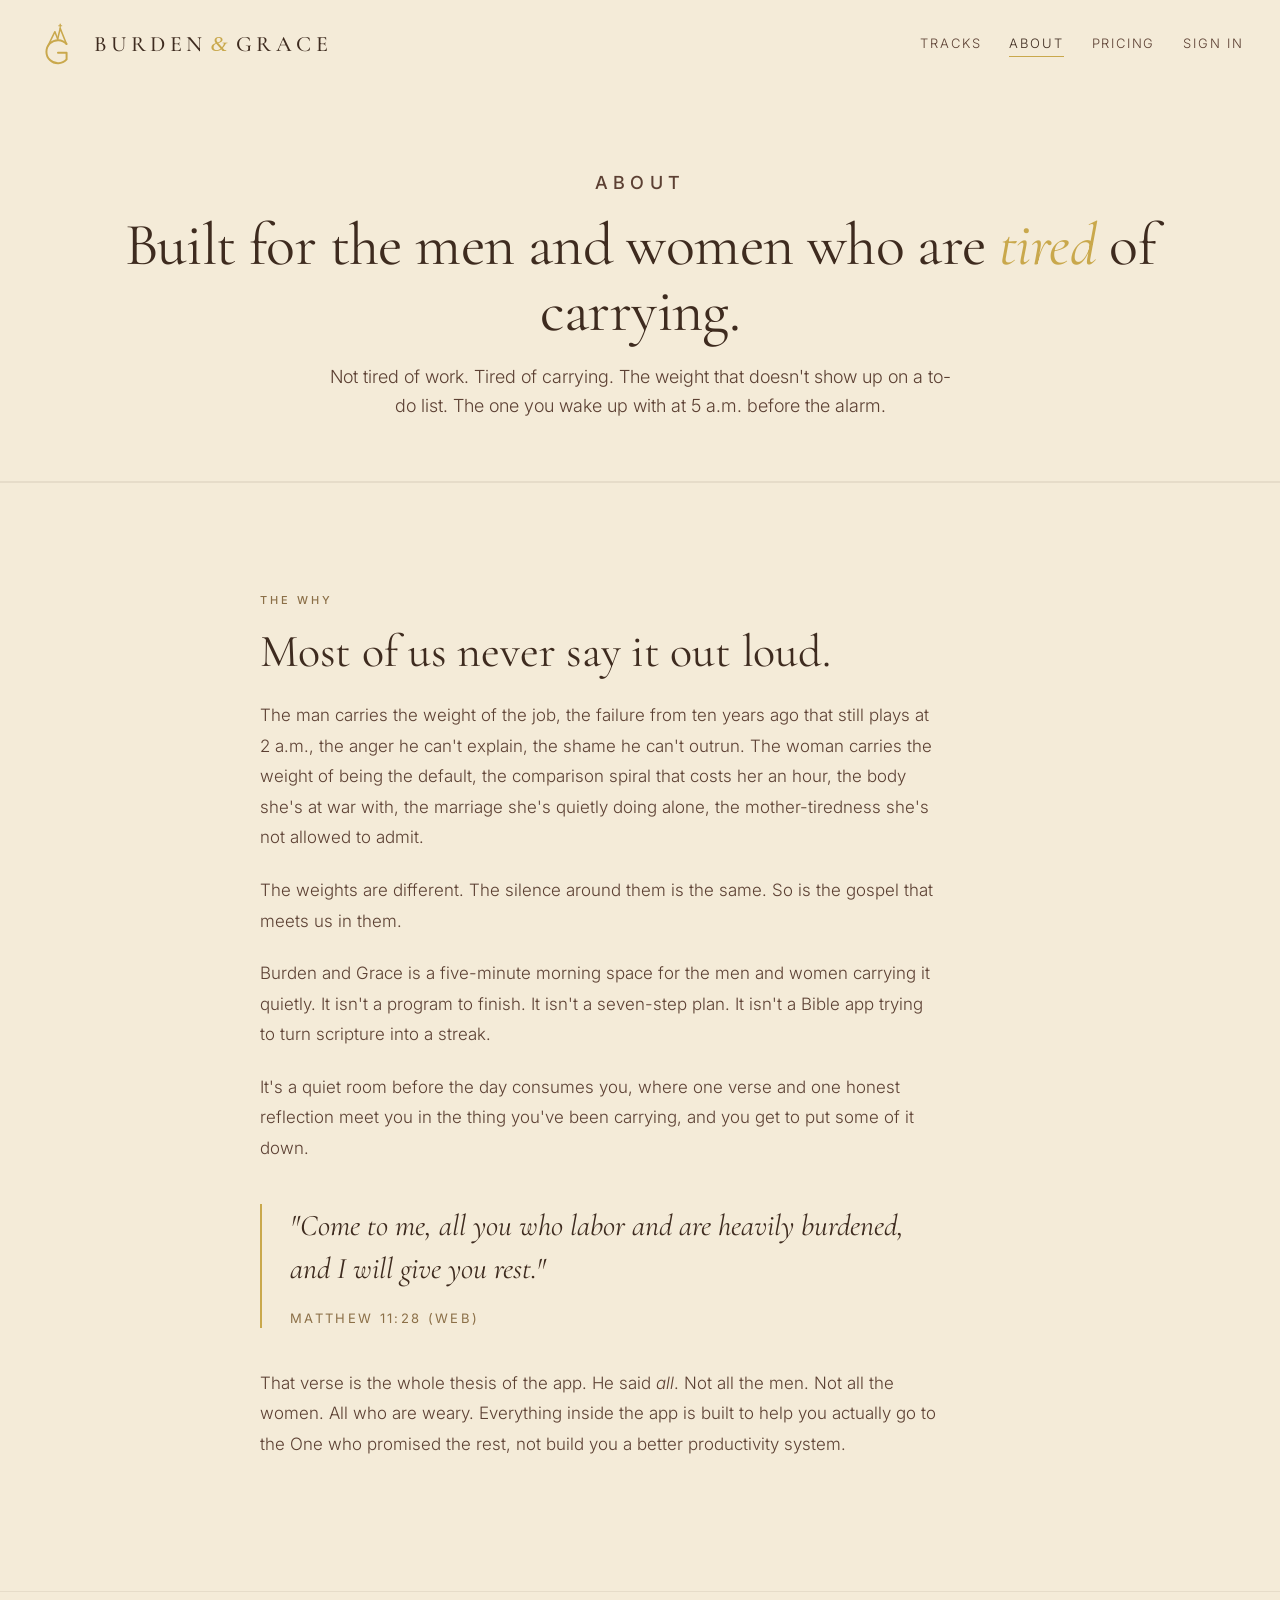
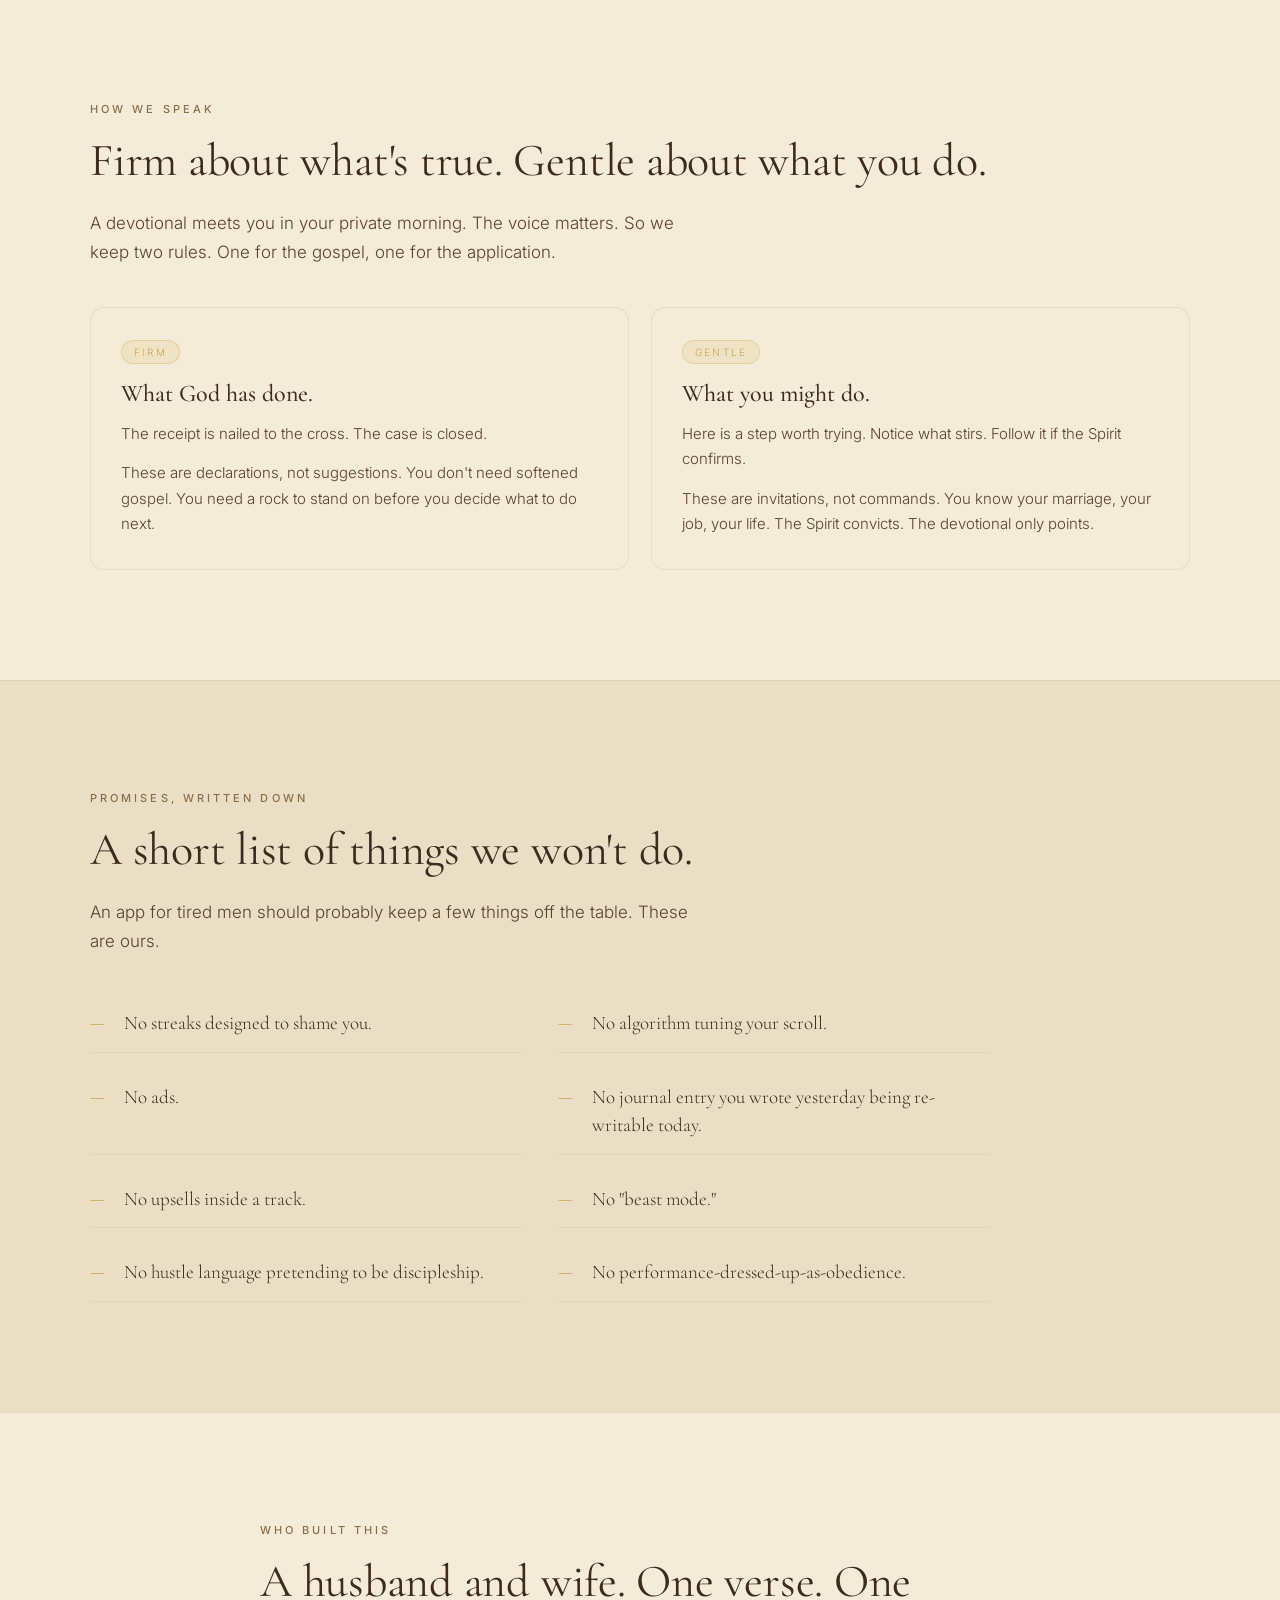
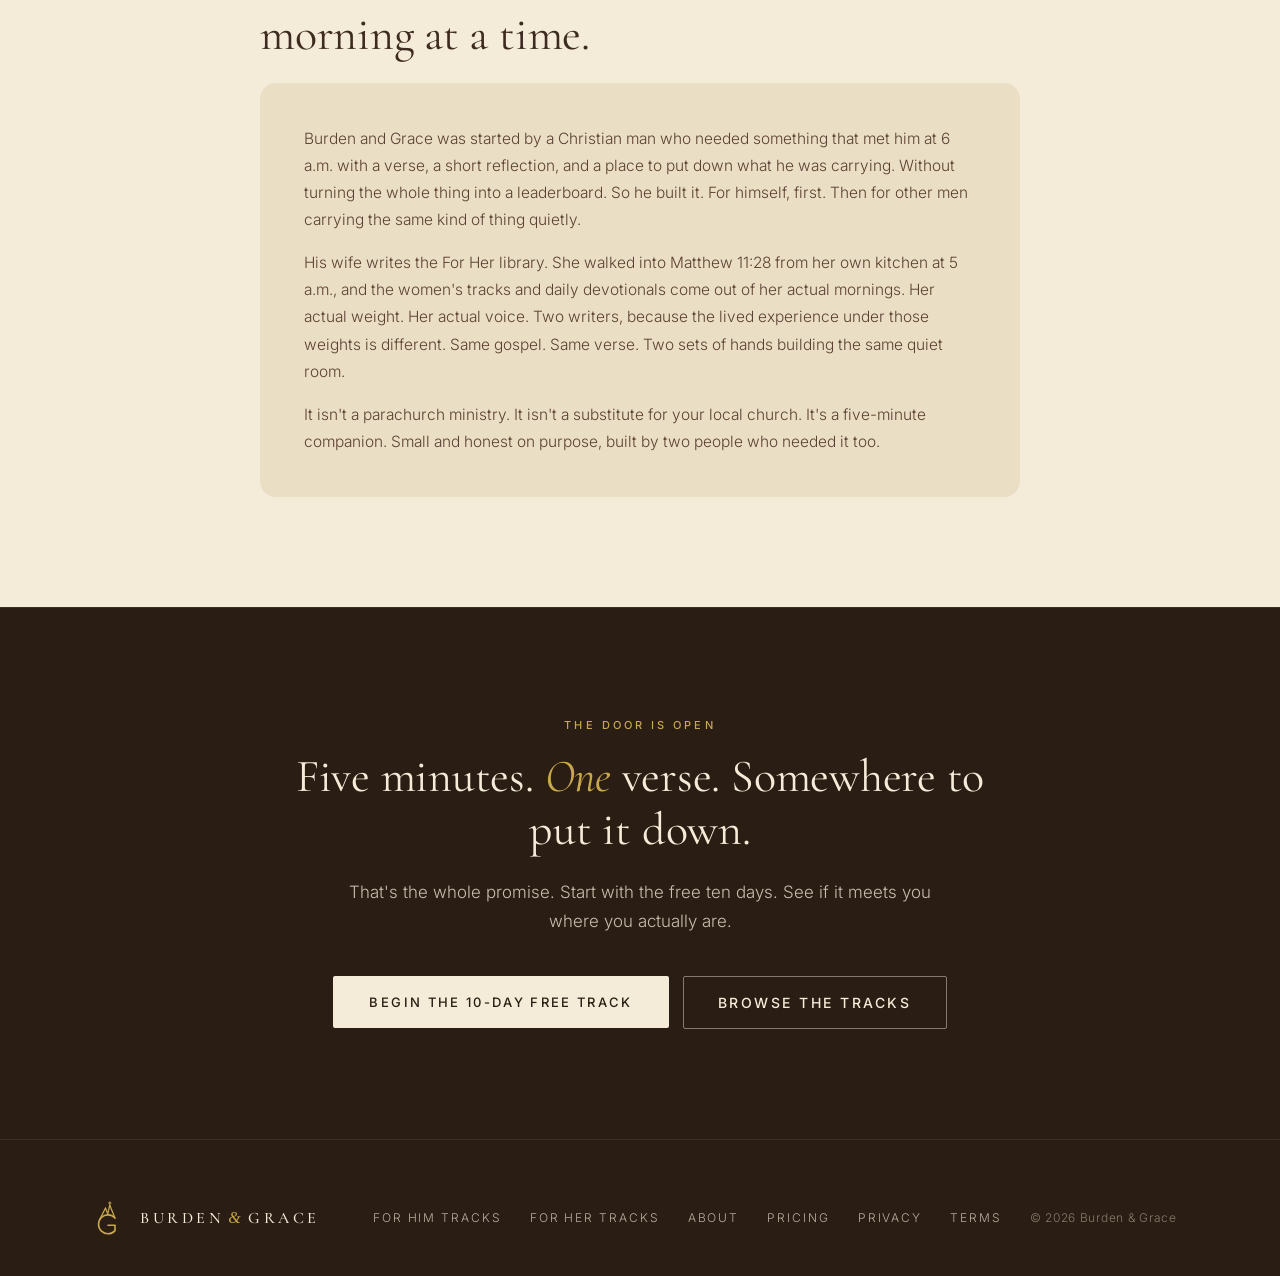
==== commit 1f8b39c7: "Fix truncated footers; remove 'who are weary' line; center copyright with nav links" ====
--- a/about.html
+++ b/about.html
@@ -28,7 +28,7 @@
 <link rel="preconnect" href="https://fonts.googleapis.com">
 <link rel="preconnect" href="https://fonts.gstatic.com" crossorigin>
 <link href="https://fonts.googleapis.com/css2?family=Cormorant+Garamond:ital,wght@0,400;0,500;0,600;1,400&family=Inter:wght@300;400;500;600&display=swap" rel="stylesheet">
-<link rel="stylesheet" href="site.css?v=4">
+<link rel="stylesheet" href="site.css?v=5">
 <script src="waitlist.js" defer></script>
 <style>
   /* ===== About-page narrative ===== */
@@ -312,16 +312,17 @@
       <span class="brand-word">BURDEN<span class="amp">&amp;</span>GRACE</span>
     </a>
     <div class="foot-links">
-      <a href="tracks.html">Tracks</a>
+      <a href="tracks.html">For Him Tracks</a>
+      <a href="tracks-women.html">For Her Tracks</a>
       <a href="about.html">About</a>
       <a href="pricing.html">Pricing</a>
-      <a href="mailto:support@burdenandgrace.com">Contact</a>
       <a href="privacy.html">Privacy</a>
       <a href="terms.html">Terms</a>
-    </div>
-    <p class="foot-copy">&copy; 2026 Burden &amp; Grace.<br/>Built for men who are weary.</p>
+      <span class="foot-copy">&copy; 2026 Burden &amp; Grace</span>
+    </div>
   </div>
 </footer>
+
 <script src="site.js" defer></script>
 </body>
 </html>
--- a/site.css
+++ b/site.css
@@ -266,7 +266,7 @@
 }
 footer.site-footer .container {
   display: grid;
-  grid-template-columns: auto 1fr auto;
+  grid-template-columns: auto 1fr;
   align-items: center;
   gap: 40px;
 }
@@ -299,6 +299,7 @@
   letter-spacing: 0.16em;
   text-transform: uppercase;
   justify-content: center;
+  align-items: center;
   flex-wrap: wrap;
 }
 .foot-links a {
@@ -311,8 +312,9 @@
   font-size: 12px;
   color: rgba(244,235,216,0.45);
   margin: 0;
-  text-align: right;
+  text-align: center;
   letter-spacing: 0.06em;
+  text-transform: none;
 }
 
 /* ===== Responsive ===== */
@@ -412,6 +414,13 @@
 section.diptych .diptych-card .diptych-tag {
   align-self: flex-start;
 }
+/* But the no-credit-card microcopy under the centered button stays centered */
+section.diptych .diptych-card .diptych-fine {
+  text-align: center !important;
+  align-self: center;
+  margin-top: 12px !important;
+  margin-bottom: 0 !important;
+}
 
 .diptych-grid {
   display: grid;
@@ -549,7 +558,7 @@
    ============================================================ */
 .founding-stack {
   max-width: 580px;
-  margin: 32px auto 28px;
+  margin: 32px 0 28px;
   border: 1px solid rgba(201,168,76,0.4);
   border-radius: 14px;
   overflow: hidden;
@@ -626,4 +635,90 @@
     gap: 8px;
   }
   .founding-row-prices { justify-content: center; }
+}
+
+/* ============================================================
+   Tracks page — two-shelves side-by-side (5 men + 5 women)
+   ============================================================ */
+.two-shelves {
+  display: grid;
+  grid-template-columns: 1fr 1fr;
+  gap: 32px;
+  margin-top: 32px;
+  align-items: start;
+}
+.shelf-col {
+  display: flex;
+  flex-direction: column;
+}
+.shelf-head {
+  margin-bottom: 18px;
+}
+.shelf-head h3 {
+  font-family: "Cormorant Garamond", Georgia, serif;
+  font-size: 26px;
+  font-weight: 500;
+  color: var(--coffee);
+  margin: 0 0 4px;
+  line-height: 1.2;
+}
+.shelf-tracks {
+  display: flex;
+  flex-direction: column;
+  gap: 14px;
+}
+/* track-card already styled — override for narrower width when in shelf-col */
+.shelf-tracks .track-card {
+  display: grid;
+  grid-template-columns: auto 1fr;
+  gap: 18px;
+  align-items: start;
+  padding: 20px 22px;
+  background: var(--cream);
+  border: 1px solid rgba(62,43,31,0.08);
+  border-radius: 12px;
+  text-decoration: none;
+  transition: transform 0.18s ease, box-shadow 0.18s ease, border-color 0.18s ease;
+}
+.shelf-tracks .track-card:hover {
+  transform: translateY(-2px);
+  box-shadow: 0 8px 22px rgba(62,43,31,0.08);
+  border-color: rgba(139,111,71,0.45);
+}
+.shelf-tracks .track-card h3 {
+  font-family: "Cormorant Garamond", Georgia, serif;
+  font-size: 18px;
+  font-weight: 500;
+  color: var(--coffee);
+  margin: 0 0 6px;
+  line-height: 1.25;
+}
+.shelf-tracks .track-card p {
+  font-size: 13px;
+  line-height: 1.5;
+  color: var(--coffee-soft);
+  margin: 0;
+}
+.shelf-tracks .track-meta {
+  font-family: "Inter", sans-serif;
+  font-size: 10px;
+  letter-spacing: 0.16em;
+  text-transform: uppercase;
+  color: var(--bronze);
+  margin: 0 0 4px;
+  font-weight: 500;
+}
+.shelf-tracks .track-num {
+  font-family: "Cormorant Garamond", Georgia, serif;
+  font-style: italic;
+  font-size: 22px;
+  color: var(--bronze);
+  line-height: 1;
+  padding-top: 4px;
+}
+@media (max-width: 820px) {
+  .two-shelves {
+    grid-template-columns: 1fr;
+    gap: 40px;
+  }
 }
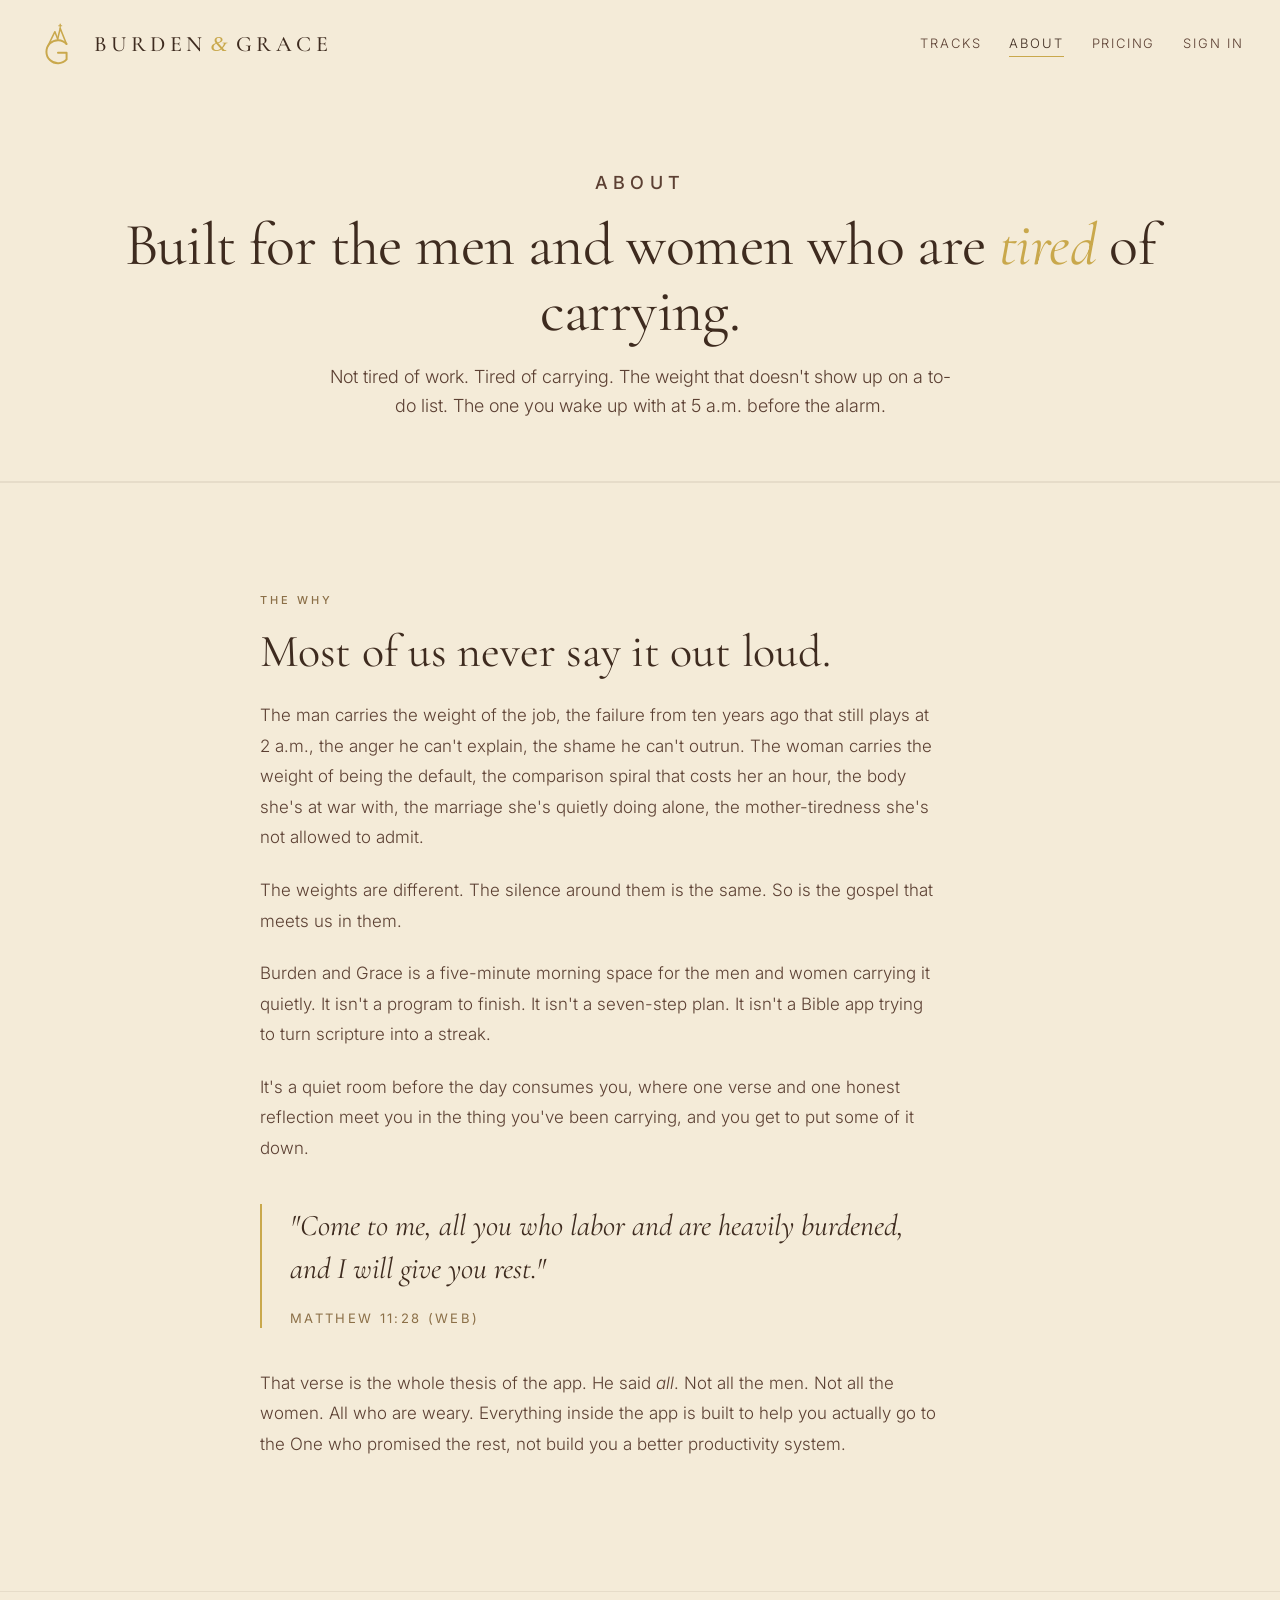
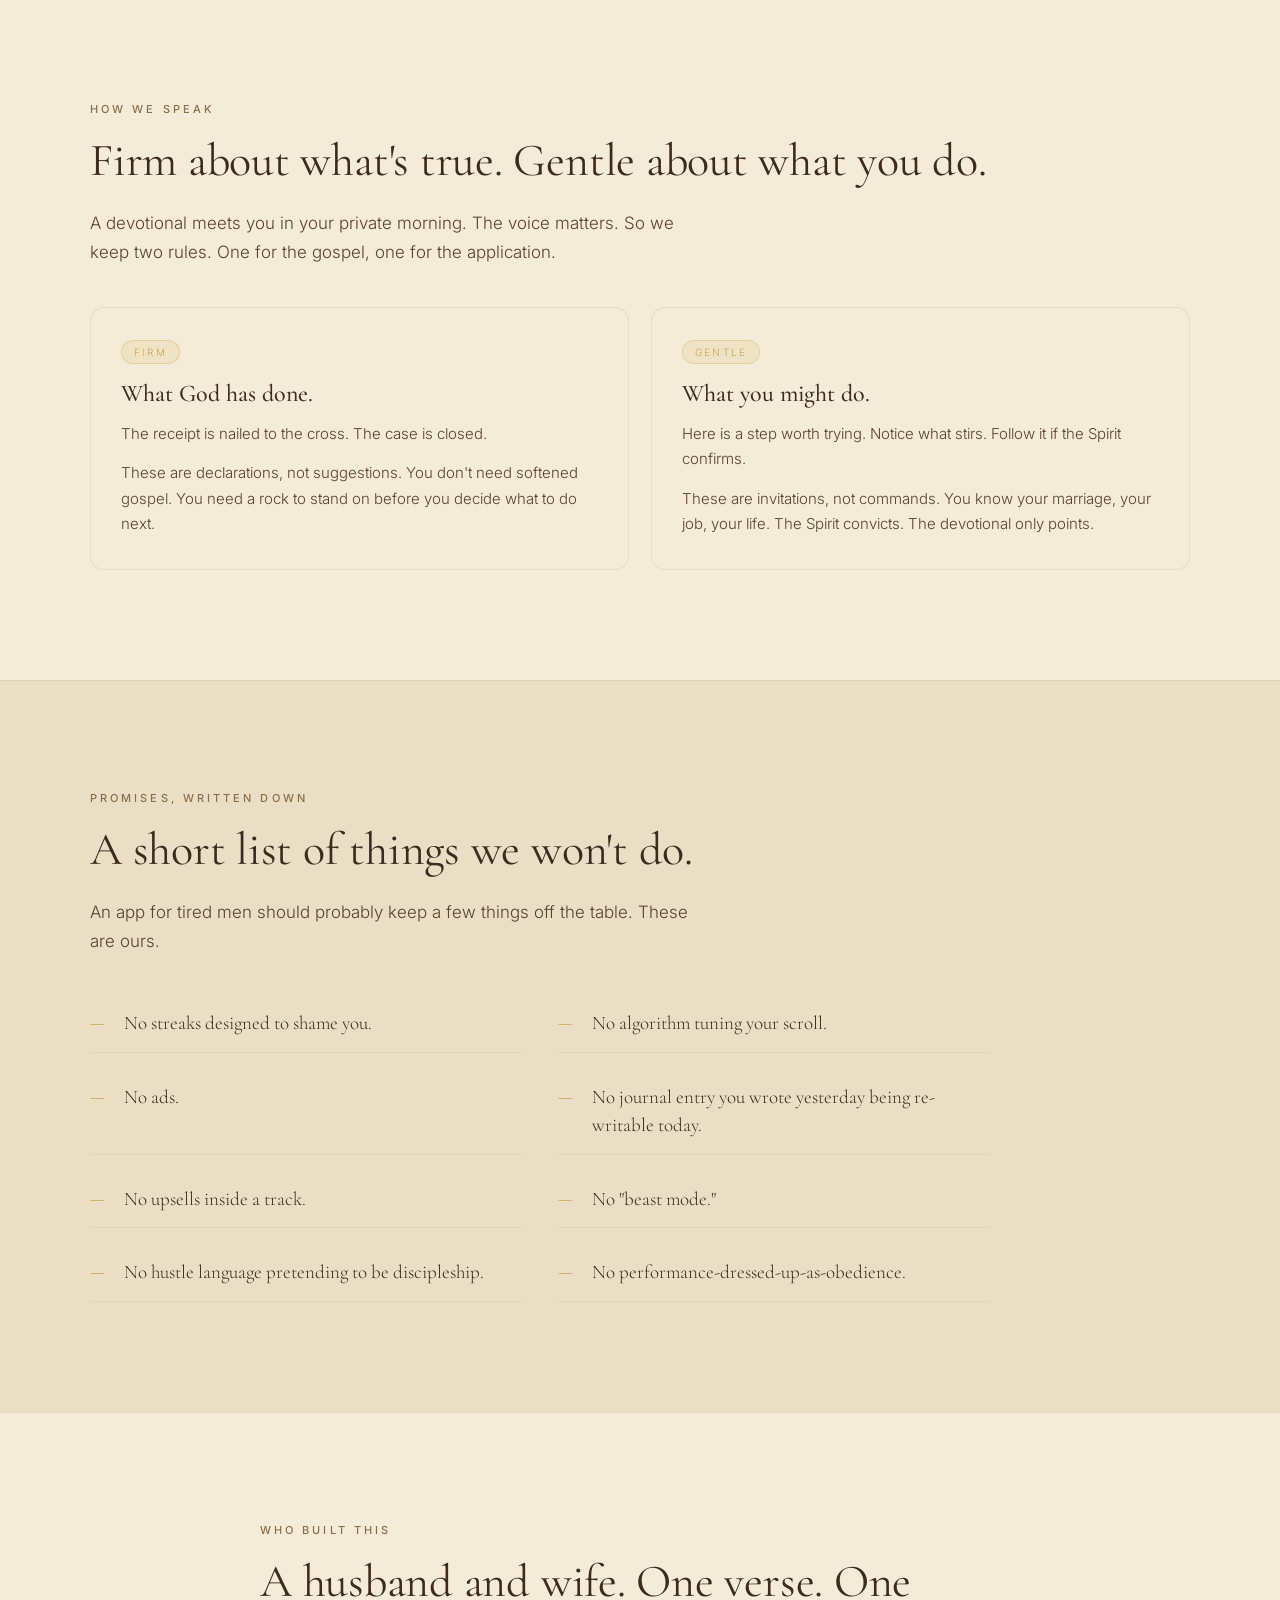
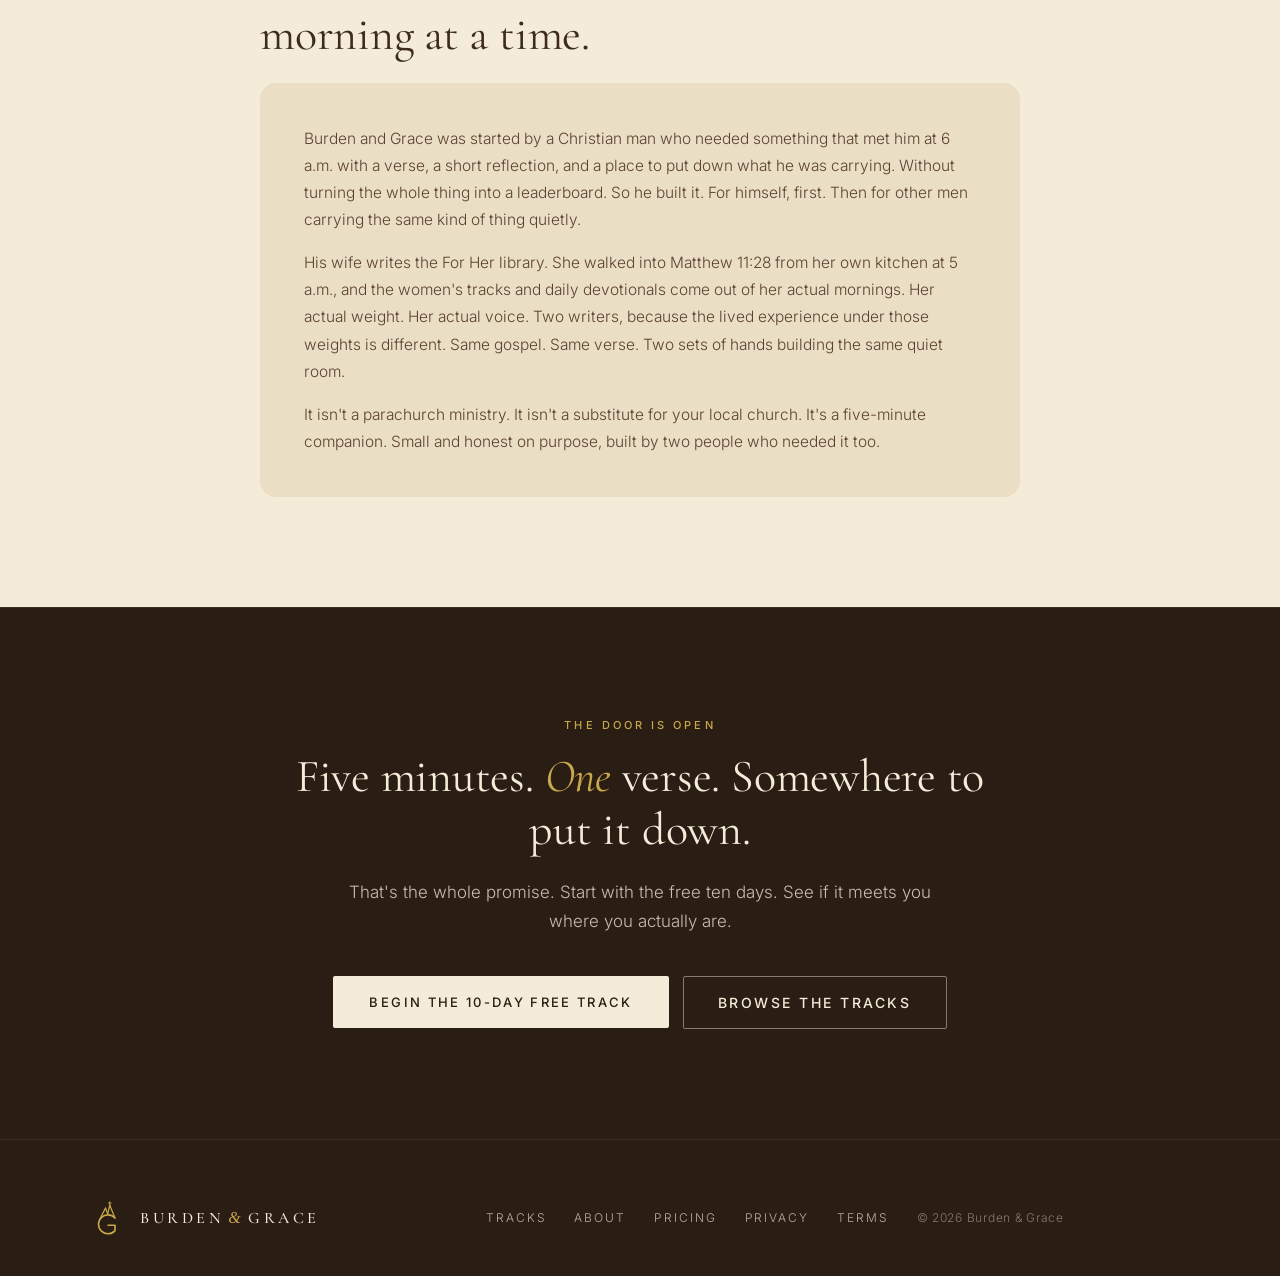
==== commit f1c90739: "Single Tracks link in footer; redirect tracks-women.html; split homepage tracks 5+5" ====
--- a/about.html
+++ b/about.html
@@ -312,8 +312,7 @@
       <span class="brand-word">BURDEN<span class="amp">&amp;</span>GRACE</span>
     </a>
     <div class="foot-links">
-      <a href="tracks.html">For Him Tracks</a>
-      <a href="tracks-women.html">For Her Tracks</a>
+      <a href="tracks.html">Tracks</a>
       <a href="about.html">About</a>
       <a href="pricing.html">Pricing</a>
       <a href="privacy.html">Privacy</a>
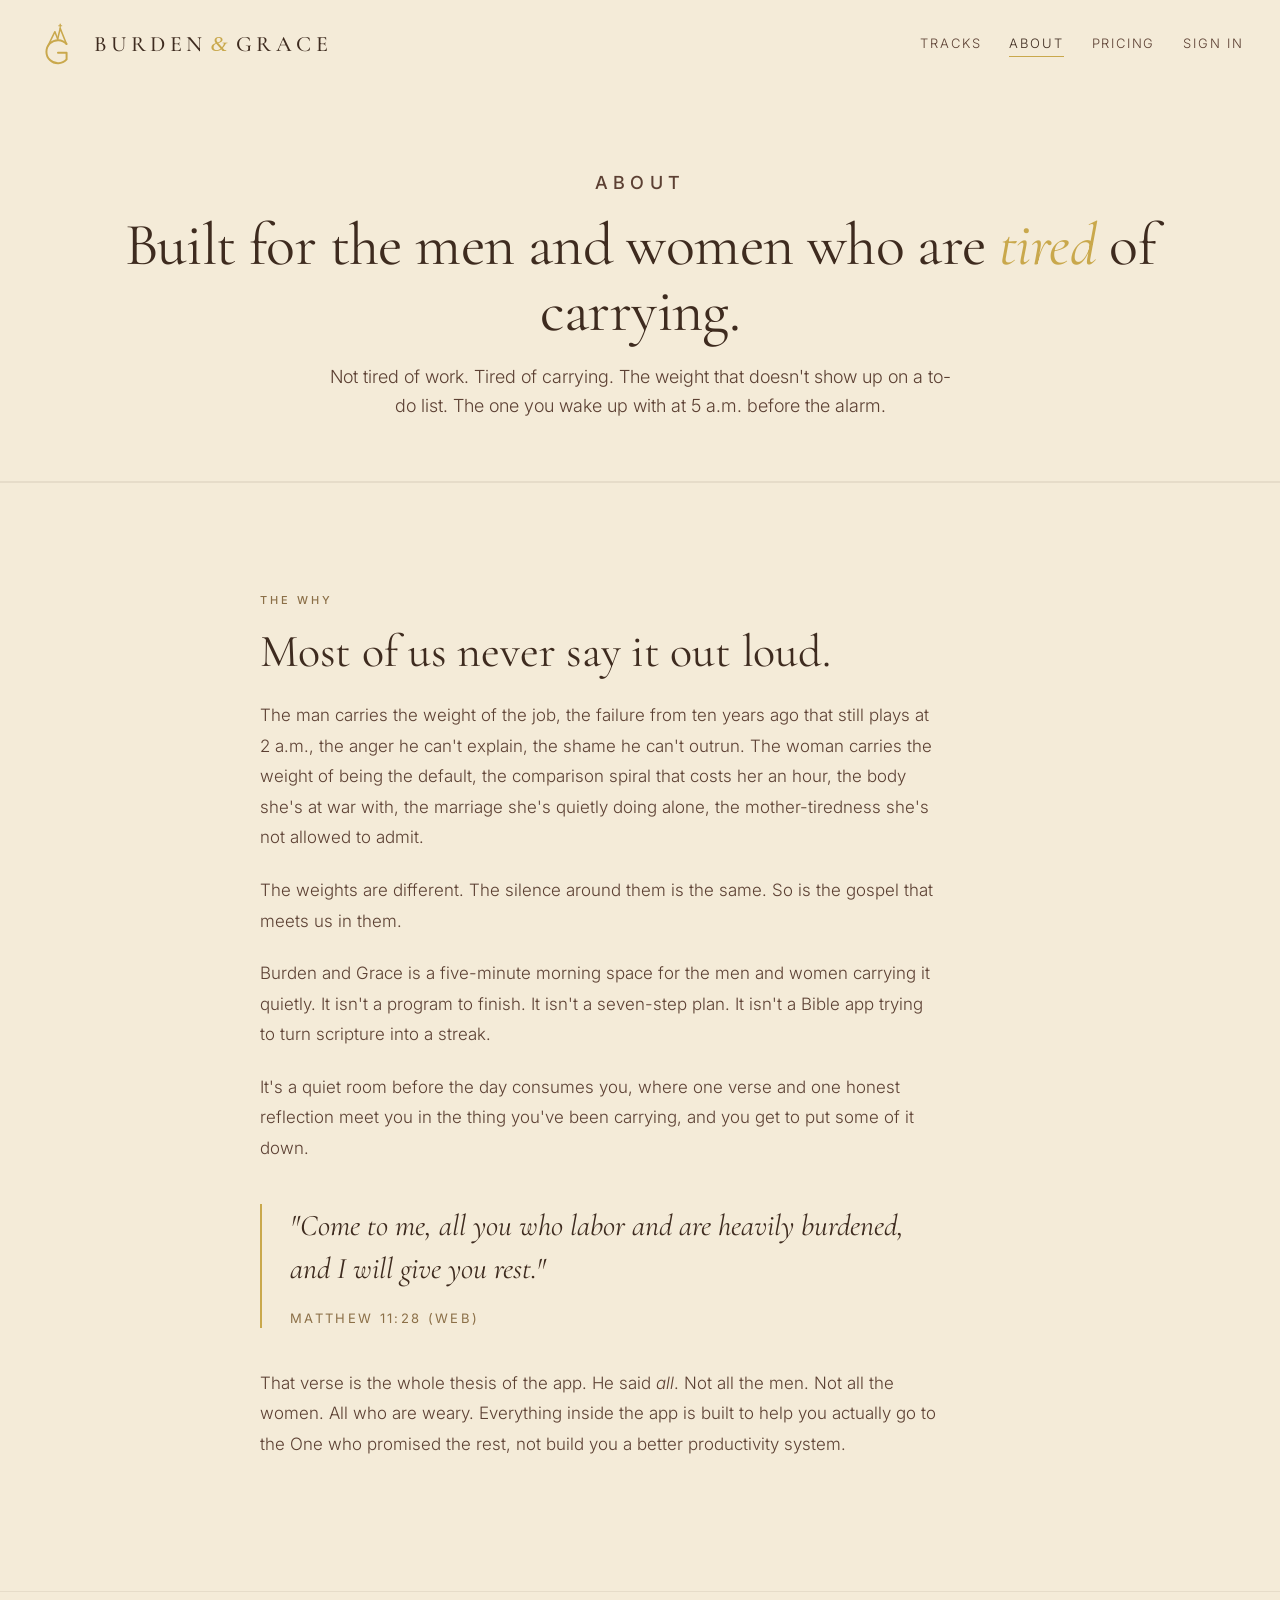
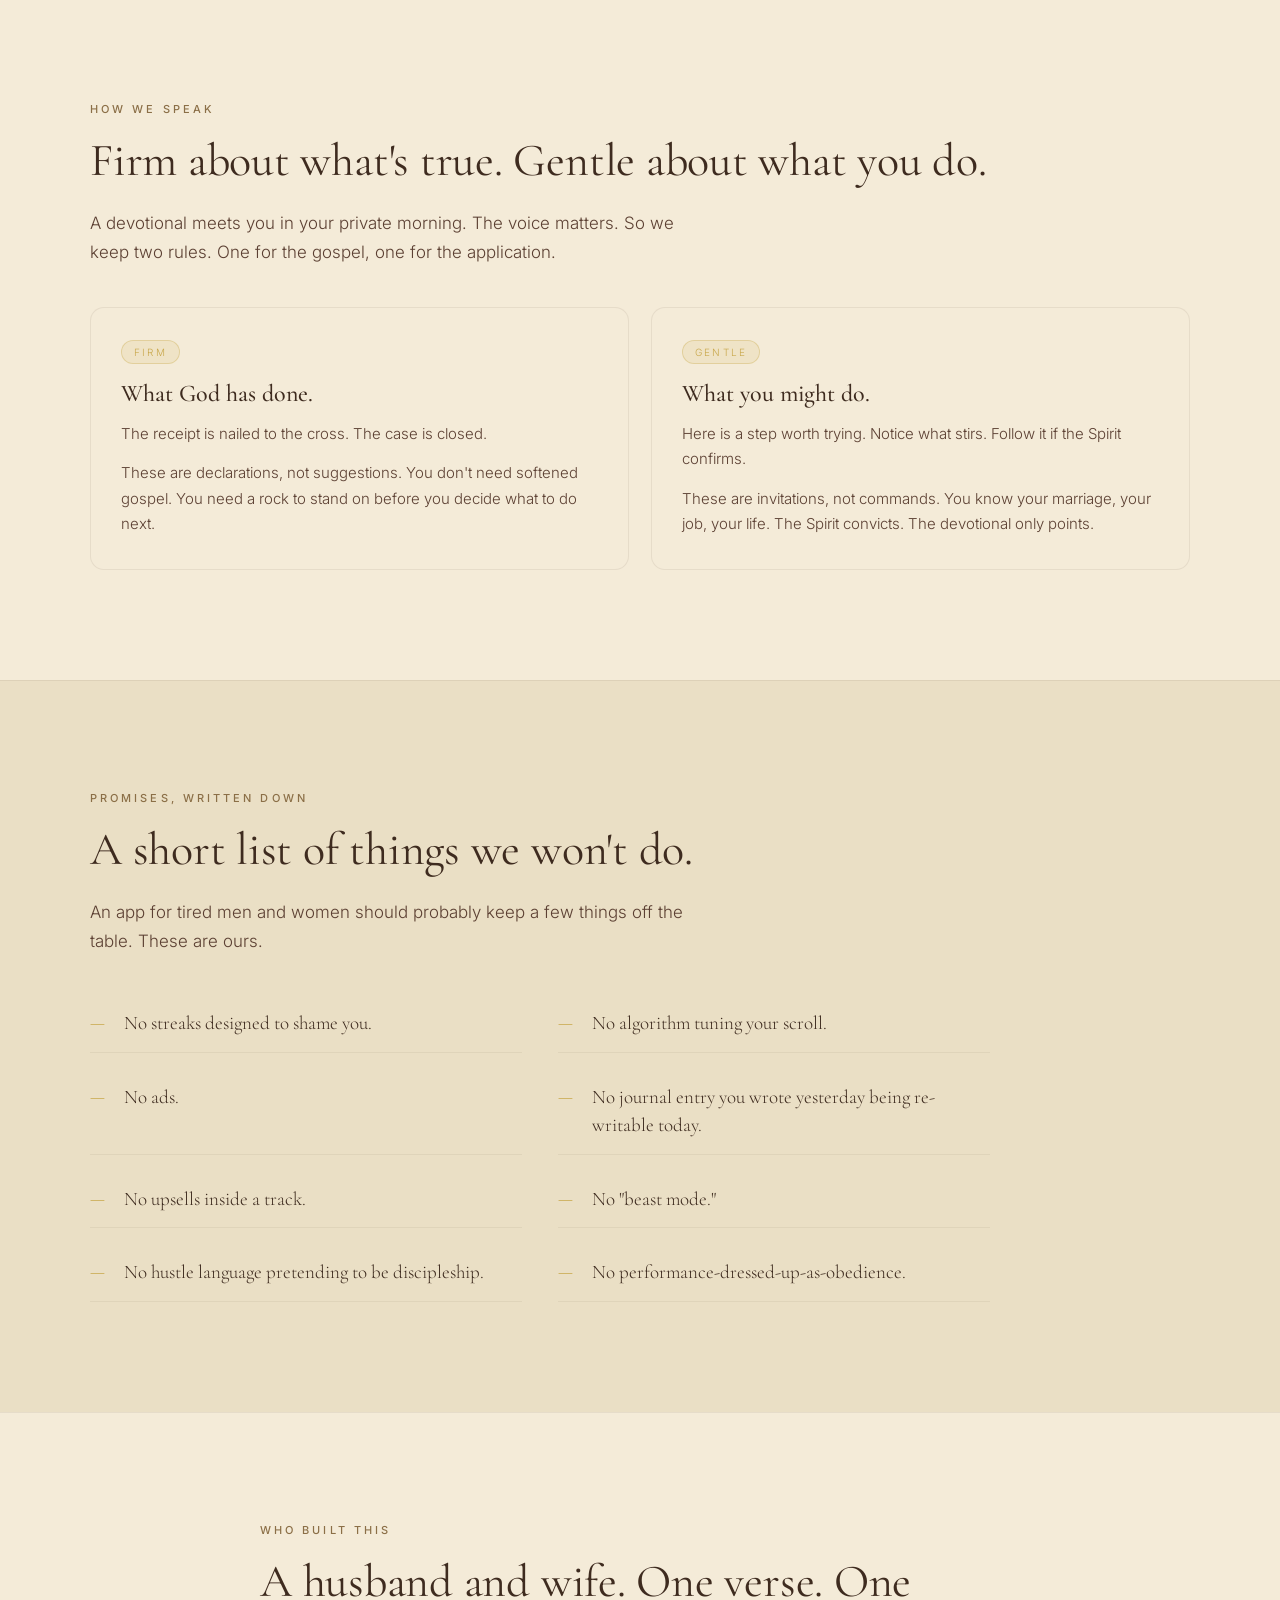
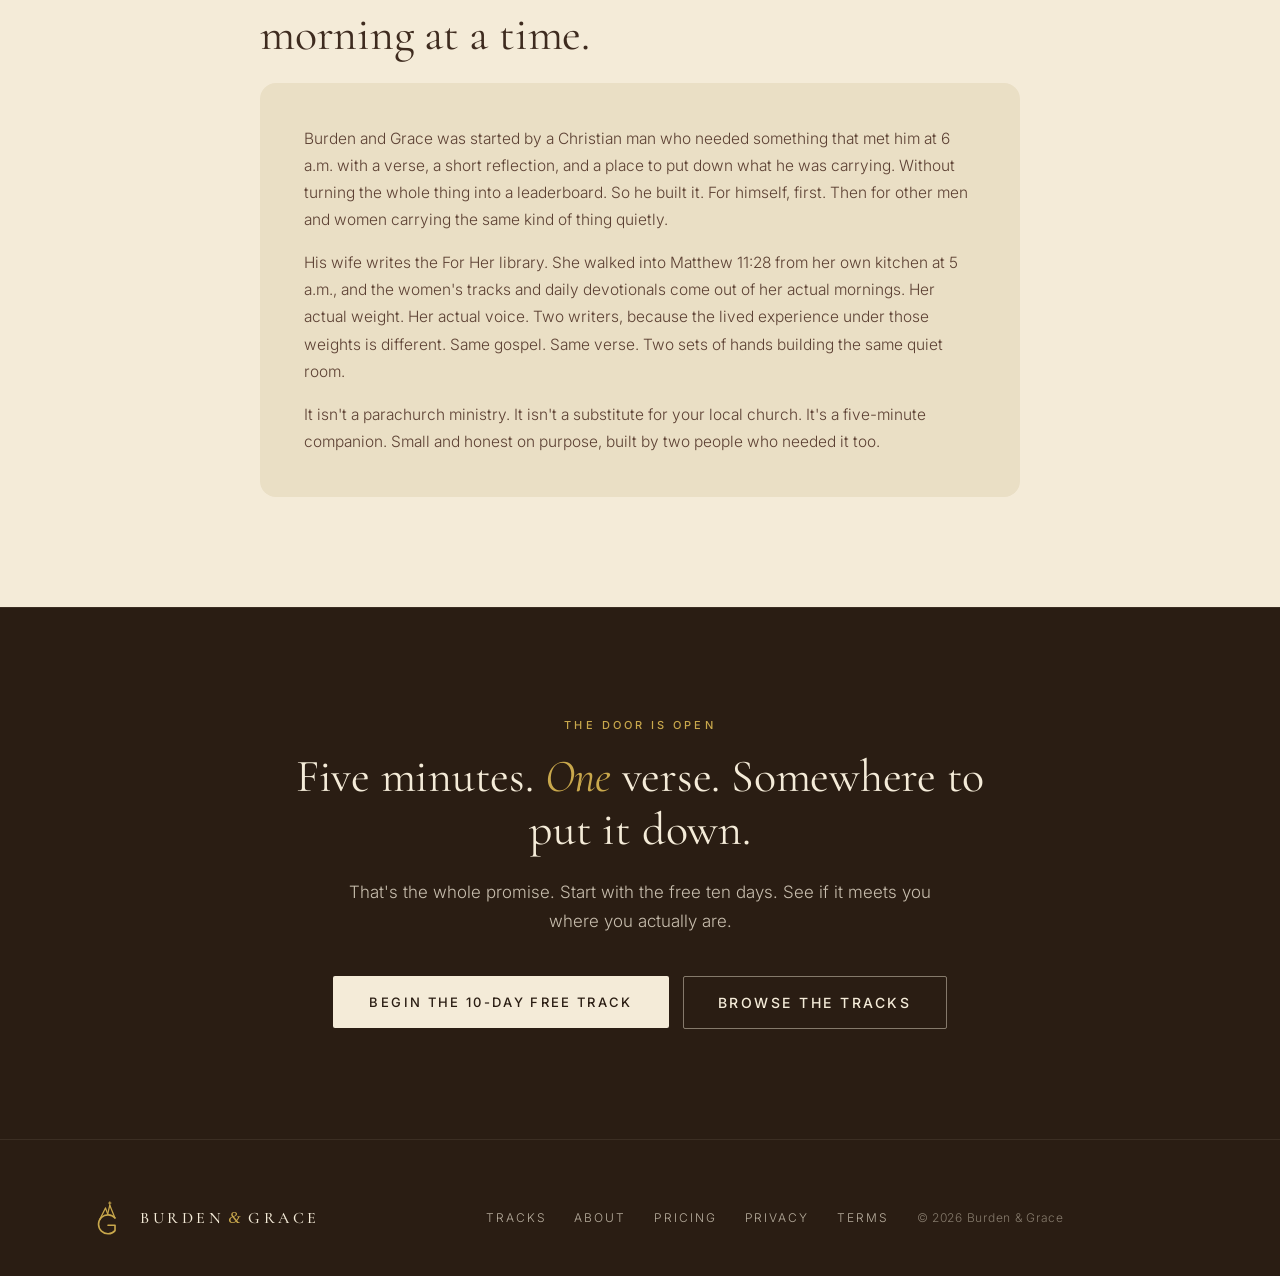
==== commit a07d8d8c: "Site-wide sweep: dual-audience copy in headers, meta, JSON-LD" ====
--- a/about.html
+++ b/about.html
@@ -12,7 +12,7 @@
 <meta property="og:type" content="website">
 <meta property="og:site_name" content="Burden &amp; Grace">
 <meta property="og:title" content="About Burden &amp; Grace — A Christian Devotional Built on Matthew 11:28">
-<meta property="og:description" content="Five minutes a morning. One verse. A journal that won't shame you. Built for Christian men who are tired of carrying.">
+<meta property="og:description" content="Five minutes a morning. One verse. A journal that won't shame you. Built for Christian men and women who are tired of carrying.">
 <meta property="og:url" content="https://burdenandgrace.com/about.html">
 <meta property="og:image" content="https://burdenandgrace.com/og-image.png">
 <meta property="og:image:width" content="1200">
@@ -257,7 +257,7 @@
   <div class="container">
     <p class="eyebrow">Promises, written down</p>
     <h2>A short list of things we won't do.</h2>
-    <p class="lead">An app for tired men should probably keep a few things off the table. These are ours.</p>
+    <p class="lead">An app for tired men and women should probably keep a few things off the table. These are ours.</p>
     <div class="promises">
       <div class="promise"><span class="mark">&mdash;</span>No streaks designed to shame you.</div>
       <div class="promise"><span class="mark">&mdash;</span>No algorithm tuning your scroll.</div>
@@ -276,7 +276,7 @@
     <p class="eyebrow">Who built this</p>
     <h2>A husband and wife. One verse. One morning at a time.</h2>
     <div class="builder">
-      <p>Burden and Grace was started by a Christian man who needed something that met him at 6 a.m. with a verse, a short reflection, and a place to put down what he was carrying. Without turning the whole thing into a leaderboard. So he built it. For himself, first. Then for other men carrying the same kind of thing quietly.</p>
+      <p>Burden and Grace was started by a Christian man who needed something that met him at 6 a.m. with a verse, a short reflection, and a place to put down what he was carrying. Without turning the whole thing into a leaderboard. So he built it. For himself, first. Then for other men and women carrying the same kind of thing quietly.</p>
       <p>His wife writes the For Her library. She walked into Matthew 11:28 from her own kitchen at 5 a.m., and the women's tracks and daily devotionals come out of her actual mornings. Her actual weight. Her actual voice. Two writers, because the lived experience under those weights is different. Same gospel. Same verse. Two sets of hands building the same quiet room.</p>
       <p>It isn't a parachurch ministry. It isn't a substitute for your local church. It's a five-minute companion. Small and honest on purpose, built by two people who needed it too.</p>
     </div>
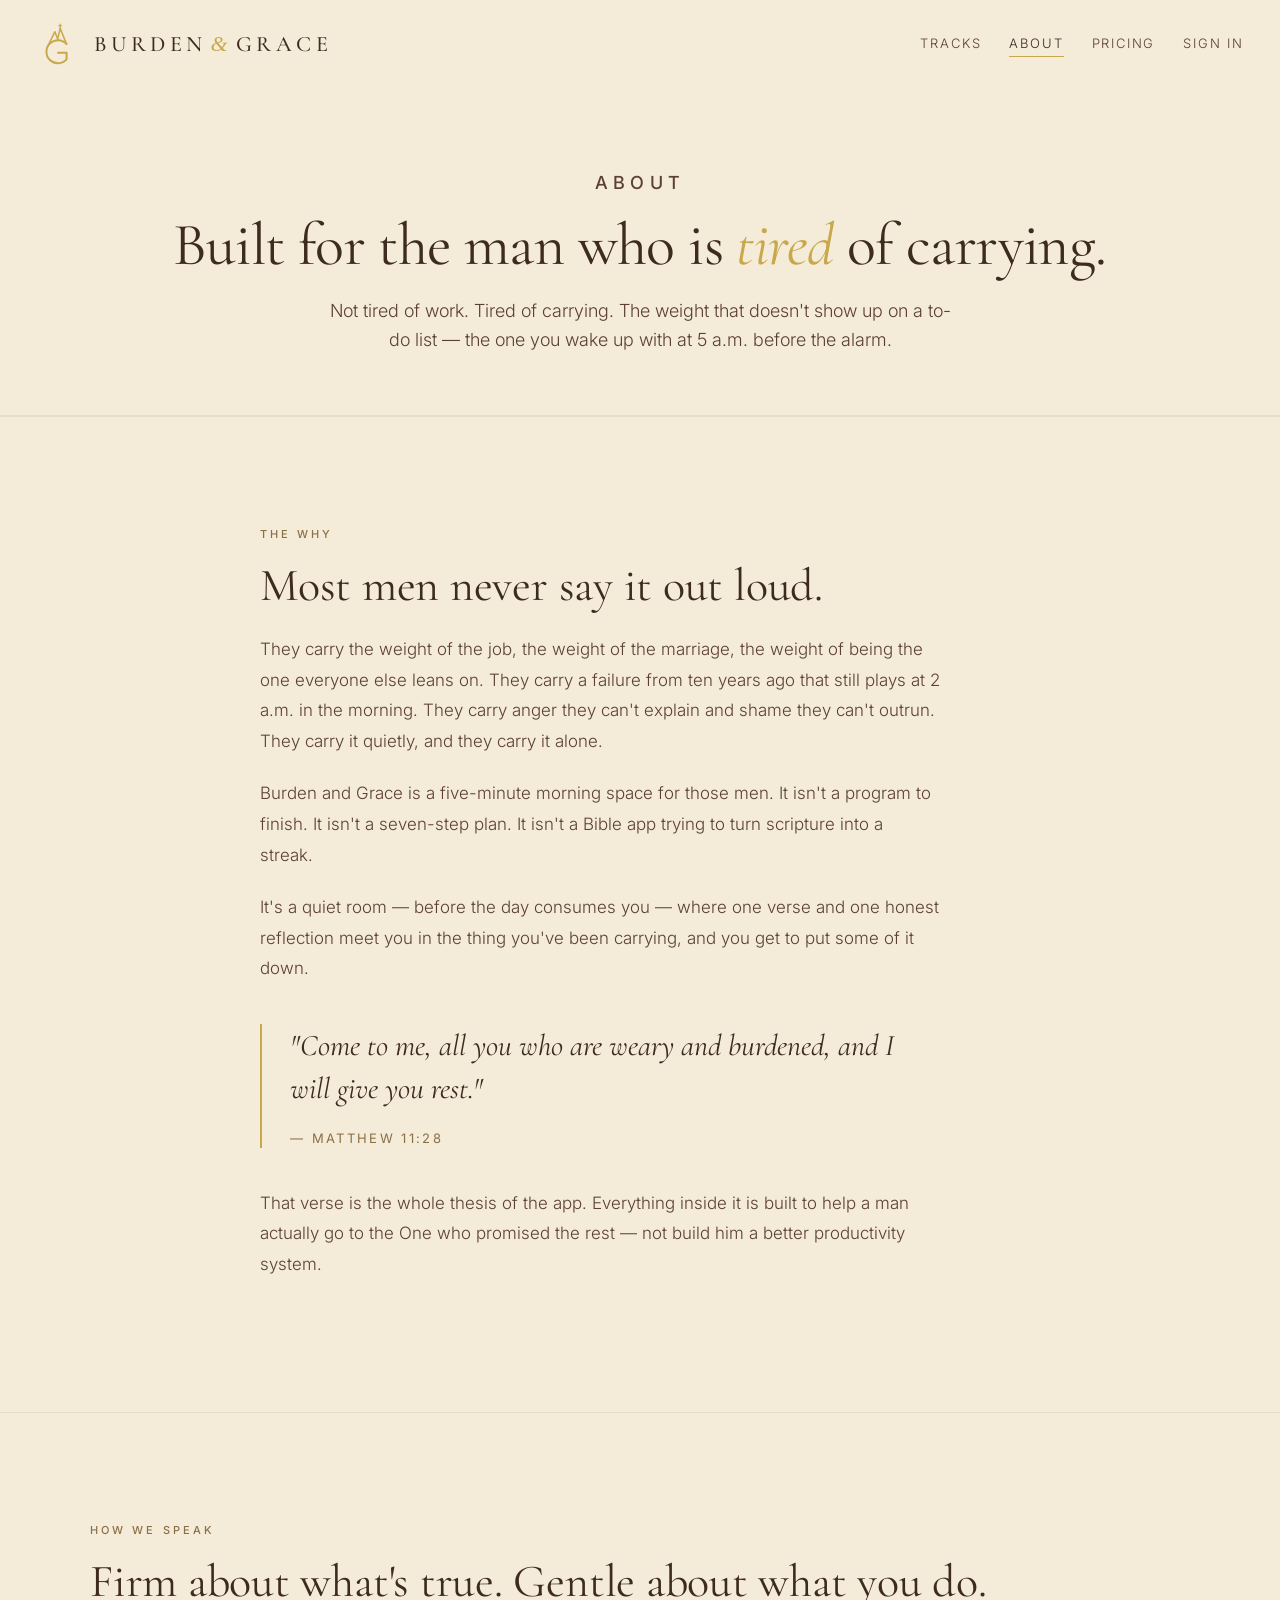
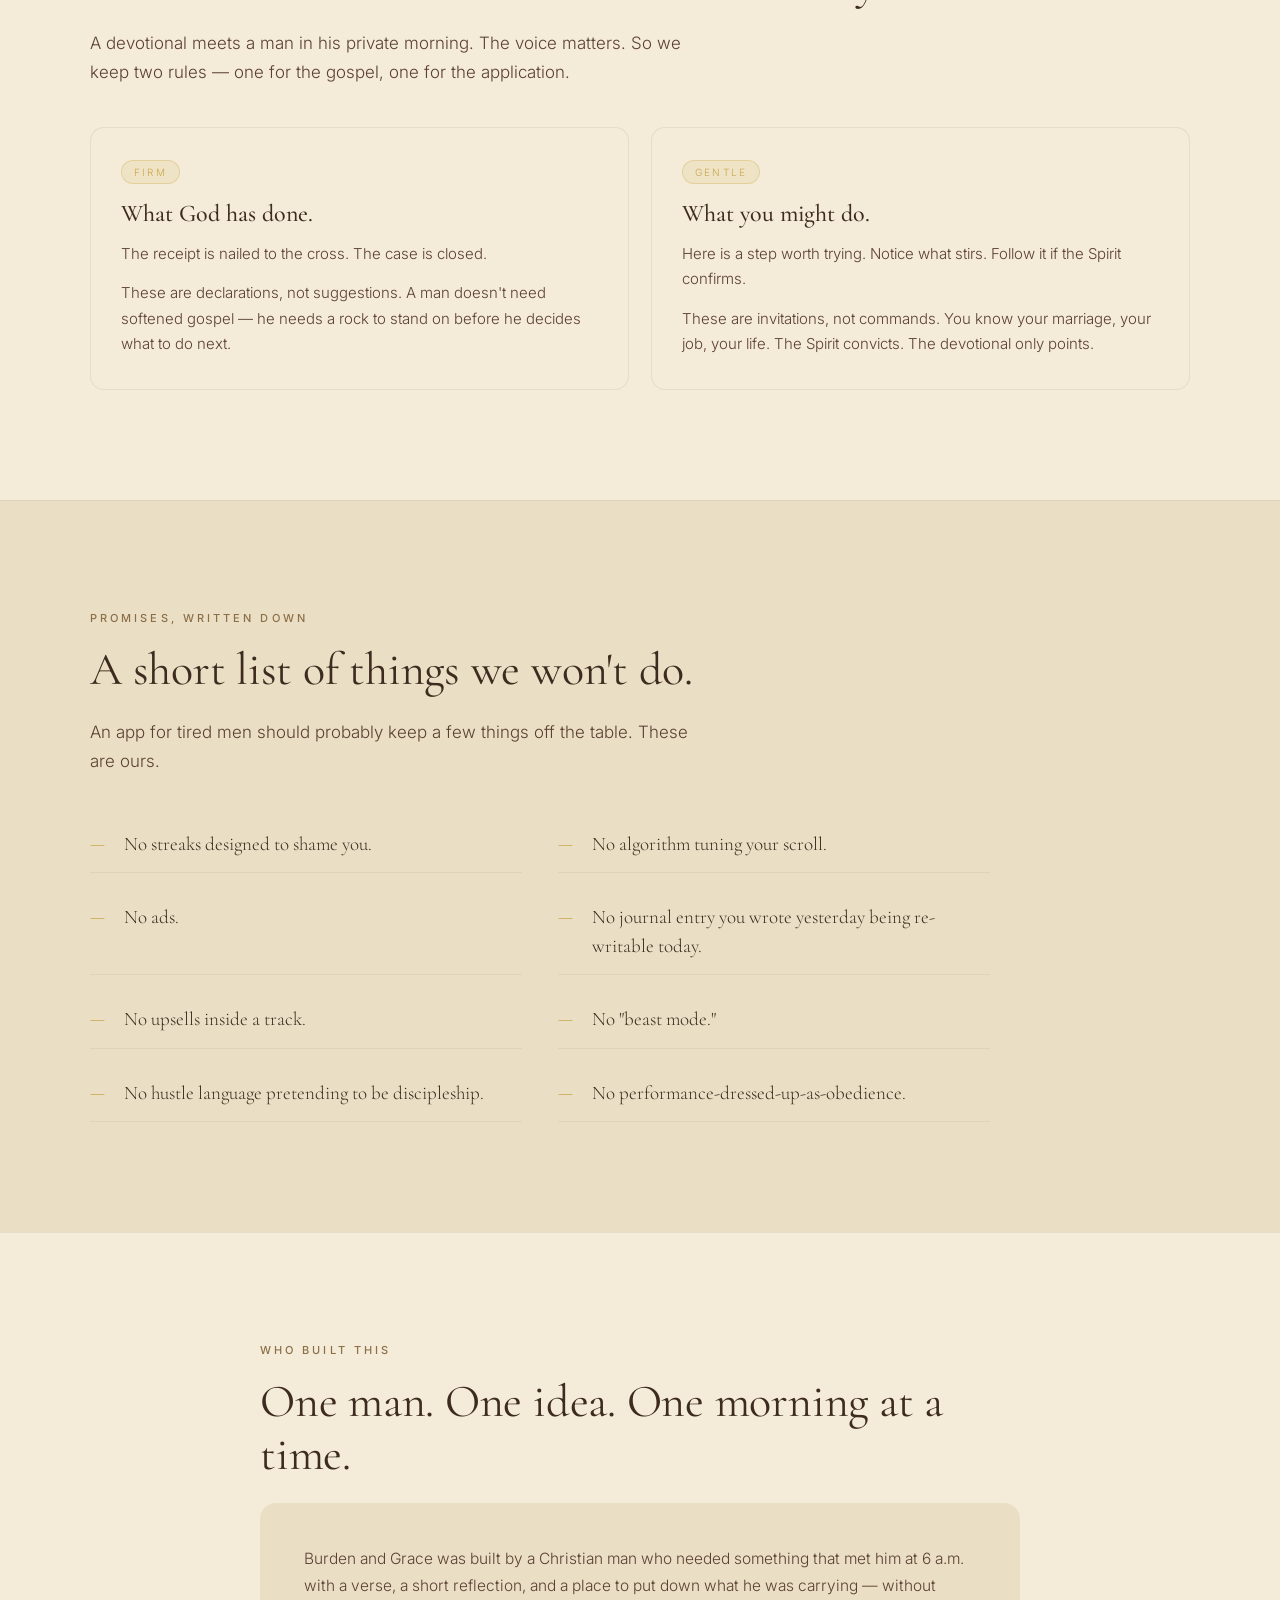
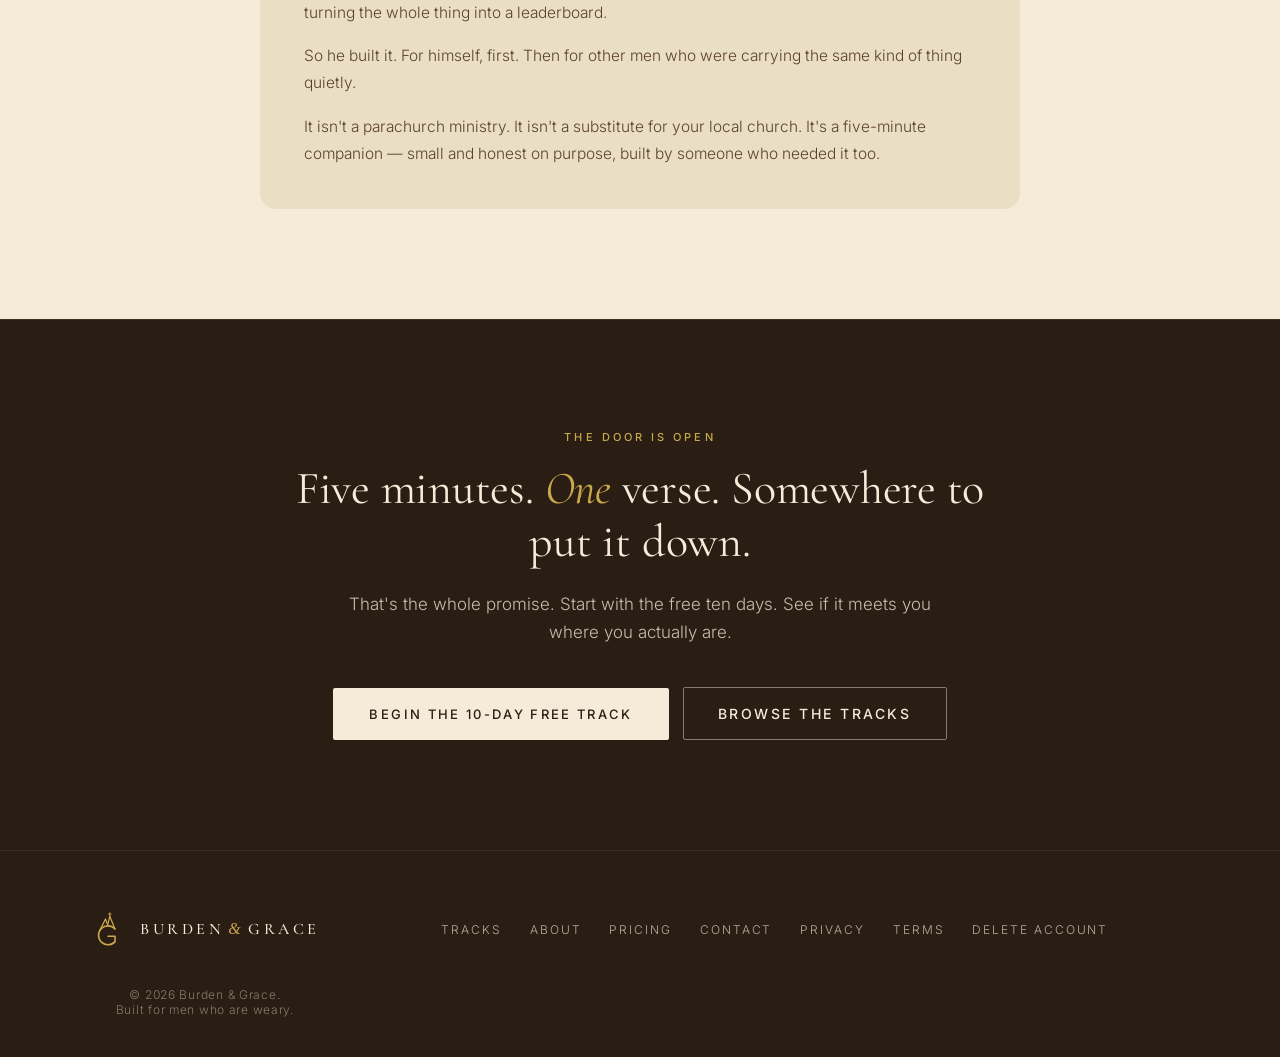
==== commit a600ddcb: "Add Delete Account link to site-wide footer for Google Play compliance" ====
--- a/about.html
+++ b/about.html
@@ -4,15 +4,15 @@
 <meta charset="UTF-8" />
 <meta name="viewport" content="width=device-width, initial-scale=1.0" />
 <title>About Burden &amp; Grace — A Christian Devotional App Built on Matthew 11:28</title>
-<meta name="description" content="Burden &amp; Grace is a five-minute morning devotional for Christian men and women, built on Matthew 11:28. A quiet room, a Bible, and a place to put down what's been weighing on you.">
-<meta name="keywords" content="about Burden and Grace, Christian devotional app, devotional for men, devotional for women, Matthew 11:28 app, Christian husband wife builders">
+<meta name="description" content="Burden &amp; Grace is a five-minute morning devotional for Christian men, built on Matthew 11:28. A quiet room, a Bible, and a place to put down what's been weighing on you.">
+<meta name="keywords" content="about Burden and Grace, Christian devotional app for men, Matthew 11:28 app, men's devotional why">
 <meta name="robots" content="index, follow, max-snippet:-1, max-image-preview:large">
 <link rel="canonical" href="https://burdenandgrace.com/about.html">
 <!-- Open Graph -->
 <meta property="og:type" content="website">
 <meta property="og:site_name" content="Burden &amp; Grace">
 <meta property="og:title" content="About Burden &amp; Grace — A Christian Devotional Built on Matthew 11:28">
-<meta property="og:description" content="Five minutes a morning. One verse. A journal that won't shame you. Built for Christian men and women who are tired of carrying.">
+<meta property="og:description" content="Five minutes a morning. One verse. A journal that won't shame you. Built for Christian men who are tired of carrying.">
 <meta property="og:url" content="https://burdenandgrace.com/about.html">
 <meta property="og:image" content="https://burdenandgrace.com/og-image.png">
 <meta property="og:image:width" content="1200">
@@ -28,7 +28,7 @@
 <link rel="preconnect" href="https://fonts.googleapis.com">
 <link rel="preconnect" href="https://fonts.gstatic.com" crossorigin>
 <link href="https://fonts.googleapis.com/css2?family=Cormorant+Garamond:ital,wght@0,400;0,500;0,600;1,400&family=Inter:wght@300;400;500;600&display=swap" rel="stylesheet">
-<link rel="stylesheet" href="site.css?v=5">
+<link rel="stylesheet" href="site.css?v=4">
 <script src="waitlist.js" defer></script>
 <style>
   /* ===== About-page narrative ===== */
@@ -162,7 +162,7 @@
   "@id": "https://burdenandgrace.com/about.html#page",
   "url": "https://burdenandgrace.com/about.html",
   "name": "About Burden & Grace",
-  "description": "Burden & Grace is a Christian devotional app for men and women, built around Matthew 11:28: 'Come to me, all you who labor and are heavily burdened, and I will give you rest.' It pairs a short daily devotional with a clean Bible reader and an append-only journal. A five-minute morning companion for the men and women who are tired of carrying.",
+  "description": "Burden & Grace is a Christian devotional app for men, built around Matthew 11:28: 'Come to me, all you who are weary and burdened, and I will give you rest.' It pairs a short daily devotional with a clean Bible reader and an append-only journal — a five-minute morning companion for men who are tired of carrying.",
   "inLanguage": "en-US",
   "isPartOf": { "@id": "https://burdenandgrace.com/#website" },
   "mainEntity": { "@id": "https://burdenandgrace.com/#organization" },
@@ -211,23 +211,22 @@
 <!-- ============ PAGE HERO ============ -->
 <header class="page-hero">
   <p class="eyebrow">About</p>
-  <h1>Built for the men and women who are <em>tired</em> of carrying.</h1>
-  <p>Not tired of work. Tired of carrying. The weight that doesn't show up on a to-do list. The one you wake up with at 5 a.m. before the alarm.</p>
+  <h1>Built for the man who is <em>tired</em> of carrying.</h1>
+  <p>Not tired of work. Tired of carrying. The weight that doesn't show up on a to-do list — the one you wake up with at 5 a.m. before the alarm.</p>
 </header>
 <!-- ============ THE WHY ============ -->
 <section class="block prose">
   <div class="container narrow">
     <p class="eyebrow">The why</p>
-    <h2>Most of us never say it out loud.</h2>
-    <p>The man carries the weight of the job, the failure from ten years ago that still plays at 2 a.m., the anger he can't explain, the shame he can't outrun. The woman carries the weight of being the default, the comparison spiral that costs her an hour, the body she's at war with, the marriage she's quietly doing alone, the mother-tiredness she's not allowed to admit.</p>
-    <p>The weights are different. The silence around them is the same. So is the gospel that meets us in them.</p>
-    <p>Burden and Grace is a five-minute morning space for the men and women carrying it quietly. It isn't a program to finish. It isn't a seven-step plan. It isn't a Bible app trying to turn scripture into a streak.</p>
-    <p>It's a quiet room before the day consumes you, where one verse and one honest reflection meet you in the thing you've been carrying, and you get to put some of it down.</p>
+    <h2>Most men never say it out loud.</h2>
+    <p>They carry the weight of the job, the weight of the marriage, the weight of being the one everyone else leans on. They carry a failure from ten years ago that still plays at 2 a.m. in the morning. They carry anger they can't explain and shame they can't outrun. They carry it quietly, and they carry it alone.</p>
+    <p>Burden and Grace is a five-minute morning space for those men. It isn't a program to finish. It isn't a seven-step plan. It isn't a Bible app trying to turn scripture into a streak.</p>
+    <p>It's a quiet room — before the day consumes you — where one verse and one honest reflection meet you in the thing you've been carrying, and you get to put some of it down.</p>
     <blockquote class="pull">
-      "Come to me, all you who labor and are heavily burdened, and I will give you rest."
-      <br/><span style="font-size: 13px; font-style: normal; letter-spacing: 0.18em; text-transform: uppercase; color: var(--bronze); display: block; margin-top: 18px; font-family: 'Inter', sans-serif;">Matthew 11:28 (WEB)</span>
+      "Come to me, all you who are weary and burdened, and I will give you rest."
+      <br/><span style="font-size: 13px; font-style: normal; letter-spacing: 0.18em; text-transform: uppercase; color: var(--bronze); display: block; margin-top: 18px; font-family: 'Inter', sans-serif;">&mdash; Matthew 11:28</span>
     </blockquote>
-    <p>That verse is the whole thesis of the app. He said <em>all</em>. Not all the men. Not all the women. All who are weary. Everything inside the app is built to help you actually go to the One who promised the rest, not build you a better productivity system.</p>
+    <p>That verse is the whole thesis of the app. Everything inside it is built to help a man actually go to the One who promised the rest — not build him a better productivity system.</p>
   </div>
 </section>
 <!-- ============ VOICE PRINCIPLE ============ -->
@@ -235,13 +234,13 @@
   <div class="container">
     <p class="eyebrow">How we speak</p>
     <h2>Firm about what's true. Gentle about what you do.</h2>
-    <p class="lead">A devotional meets you in your private morning. The voice matters. So we keep two rules. One for the gospel, one for the application.</p>
+    <p class="lead">A devotional meets a man in his private morning. The voice matters. So we keep two rules — one for the gospel, one for the application.</p>
     <div class="voice-grid">
       <div class="voice-card">
         <span class="tag">Firm</span>
         <h3>What God has done.</h3>
         <p>The receipt is nailed to the cross. The case is closed.</p>
-        <p>These are declarations, not suggestions. You don't need softened gospel. You need a rock to stand on before you decide what to do next.</p>
+        <p>These are declarations, not suggestions. A man doesn't need softened gospel — he needs a rock to stand on before he decides what to do next.</p>
       </div>
       <div class="voice-card">
         <span class="tag">Gentle</span>
@@ -257,7 +256,7 @@
   <div class="container">
     <p class="eyebrow">Promises, written down</p>
     <h2>A short list of things we won't do.</h2>
-    <p class="lead">An app for tired men and women should probably keep a few things off the table. These are ours.</p>
+    <p class="lead">An app for tired men should probably keep a few things off the table. These are ours.</p>
     <div class="promises">
       <div class="promise"><span class="mark">&mdash;</span>No streaks designed to shame you.</div>
       <div class="promise"><span class="mark">&mdash;</span>No algorithm tuning your scroll.</div>
@@ -274,11 +273,11 @@
 <section class="block">
   <div class="container narrow">
     <p class="eyebrow">Who built this</p>
-    <h2>A husband and wife. One verse. One morning at a time.</h2>
+    <h2>One man. One idea. One morning at a time.</h2>
     <div class="builder">
-      <p>Burden and Grace was started by a Christian man who needed something that met him at 6 a.m. with a verse, a short reflection, and a place to put down what he was carrying. Without turning the whole thing into a leaderboard. So he built it. For himself, first. Then for other men and women carrying the same kind of thing quietly.</p>
-      <p>His wife writes the For Her library. She walked into Matthew 11:28 from her own kitchen at 5 a.m., and the women's tracks and daily devotionals come out of her actual mornings. Her actual weight. Her actual voice. Two writers, because the lived experience under those weights is different. Same gospel. Same verse. Two sets of hands building the same quiet room.</p>
-      <p>It isn't a parachurch ministry. It isn't a substitute for your local church. It's a five-minute companion. Small and honest on purpose, built by two people who needed it too.</p>
+      <p>Burden and Grace was built by a Christian man who needed something that met him at 6 a.m. with a verse, a short reflection, and a place to put down what he was carrying — without turning the whole thing into a leaderboard.</p>
+      <p>So he built it. For himself, first. Then for other men who were carrying the same kind of thing quietly.</p>
+      <p>It isn't a parachurch ministry. It isn't a substitute for your local church. It's a five-minute companion — small and honest on purpose, built by someone who needed it too.</p>
     </div>
   </div>
 </section>
@@ -315,13 +314,14 @@
       <a href="tracks.html">Tracks</a>
       <a href="about.html">About</a>
       <a href="pricing.html">Pricing</a>
+      <a href="mailto:support@burdenandgrace.com">Contact</a>
       <a href="privacy.html">Privacy</a>
       <a href="terms.html">Terms</a>
-      <span class="foot-copy">&copy; 2026 Burden &amp; Grace</span>
-    </div>
+      <a href="delete-account.html">Delete Account</a>
+    </div>
+    <p class="foot-copy">&copy; 2026 Burden &amp; Grace.<br/>Built for men who are weary.</p>
   </div>
 </footer>
-
 <script src="site.js" defer></script>
 </body>
 </html>
